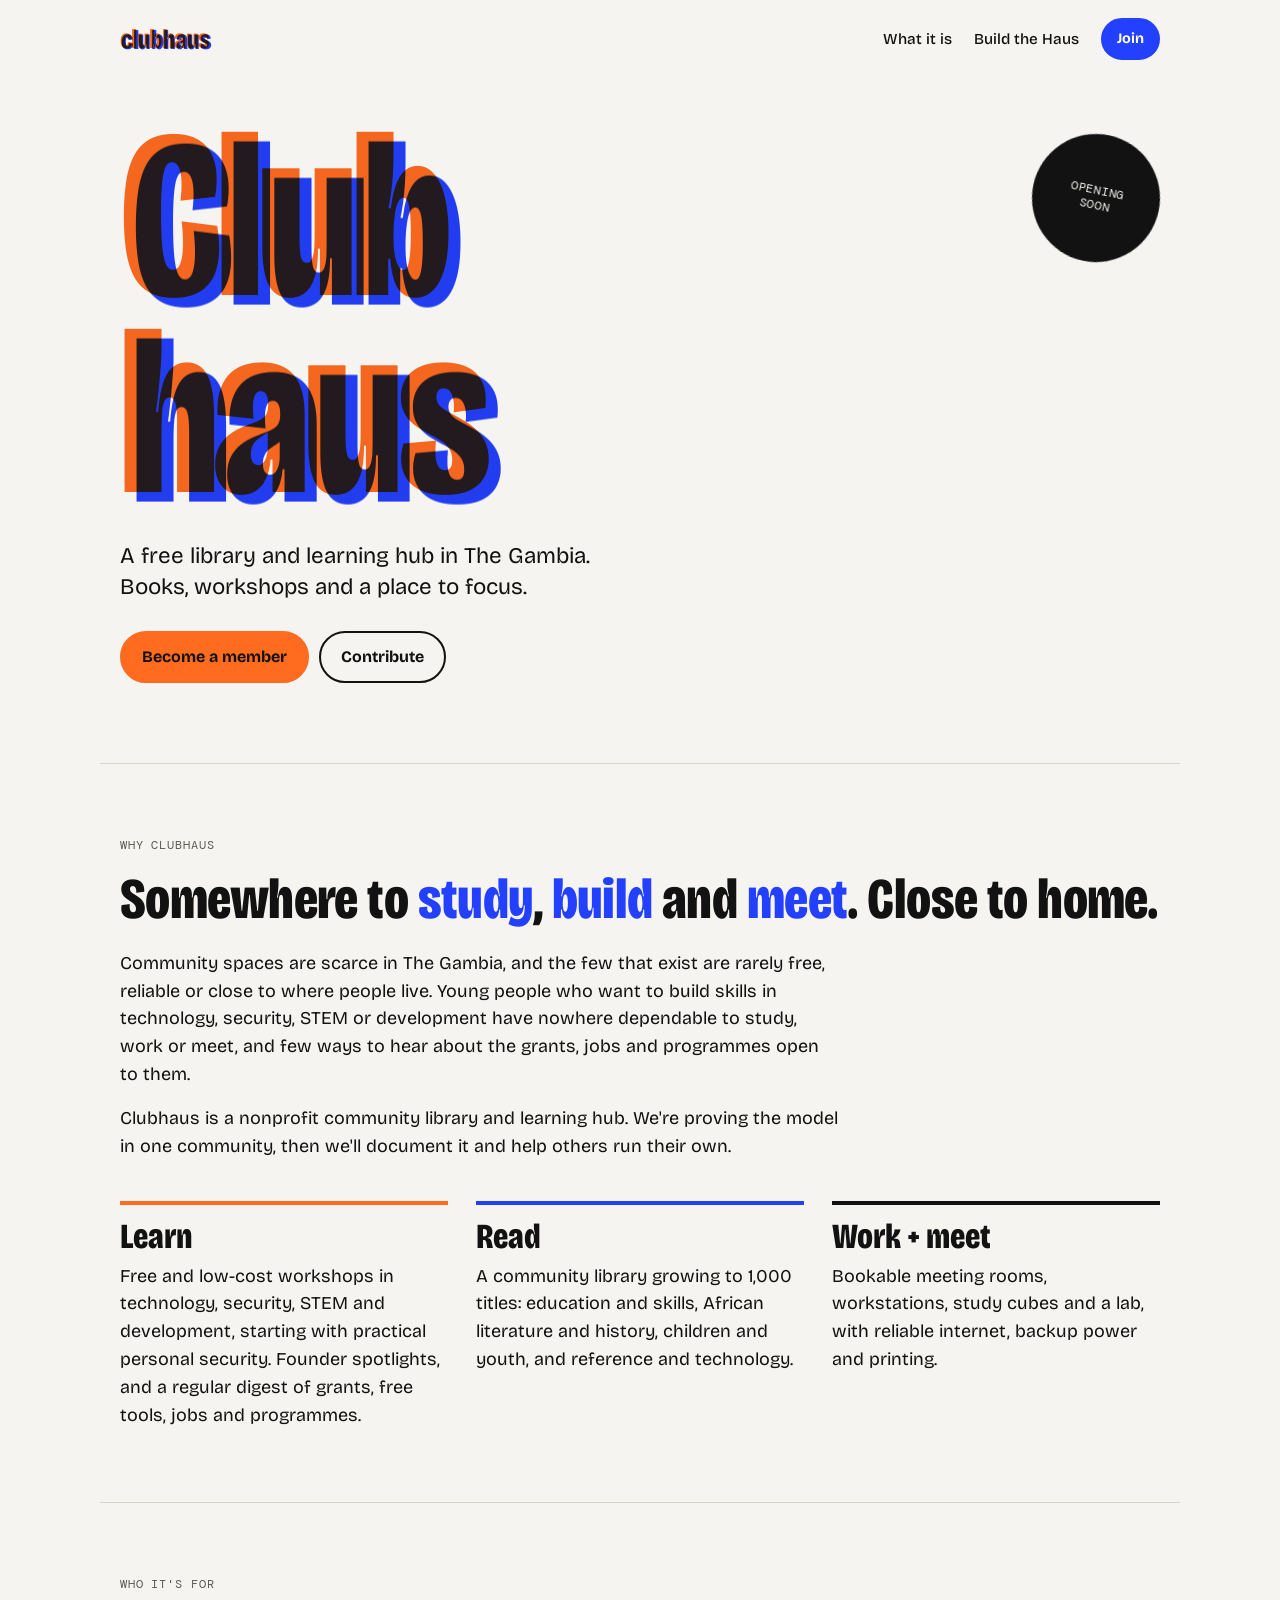
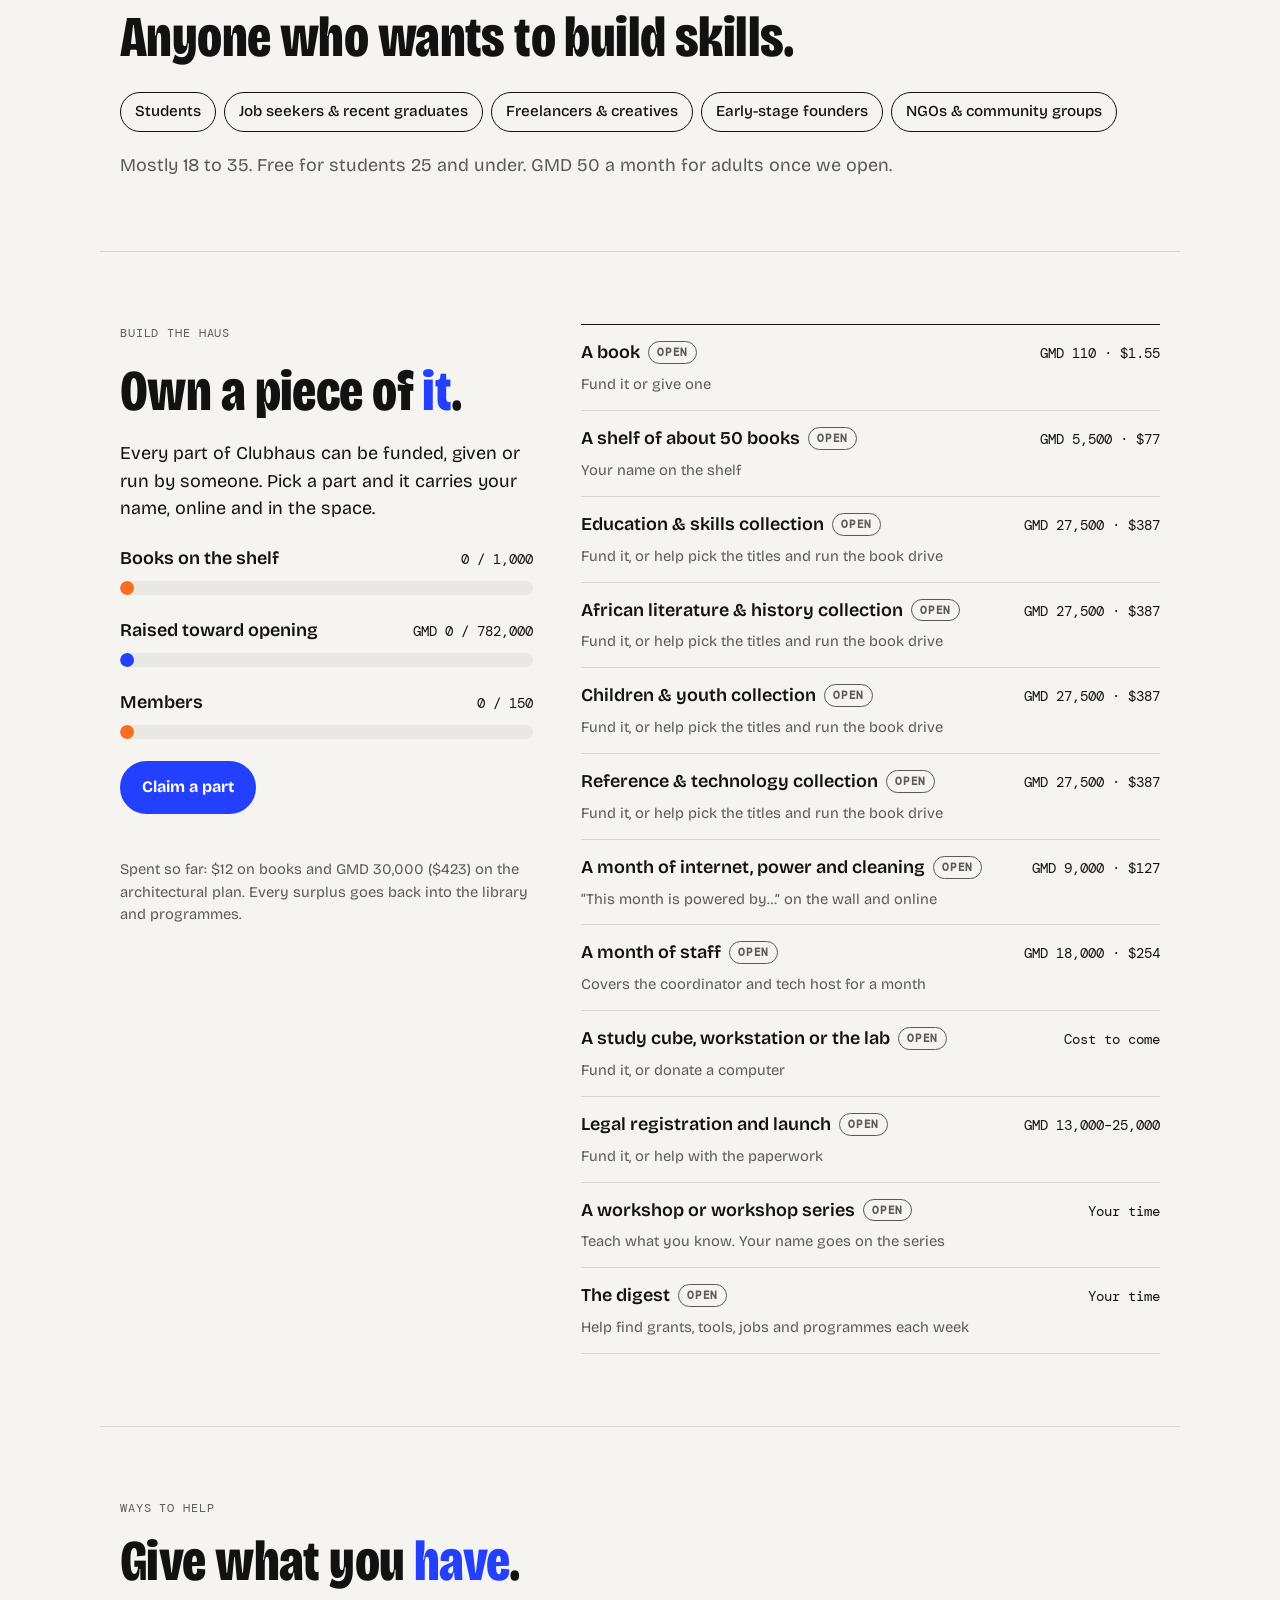
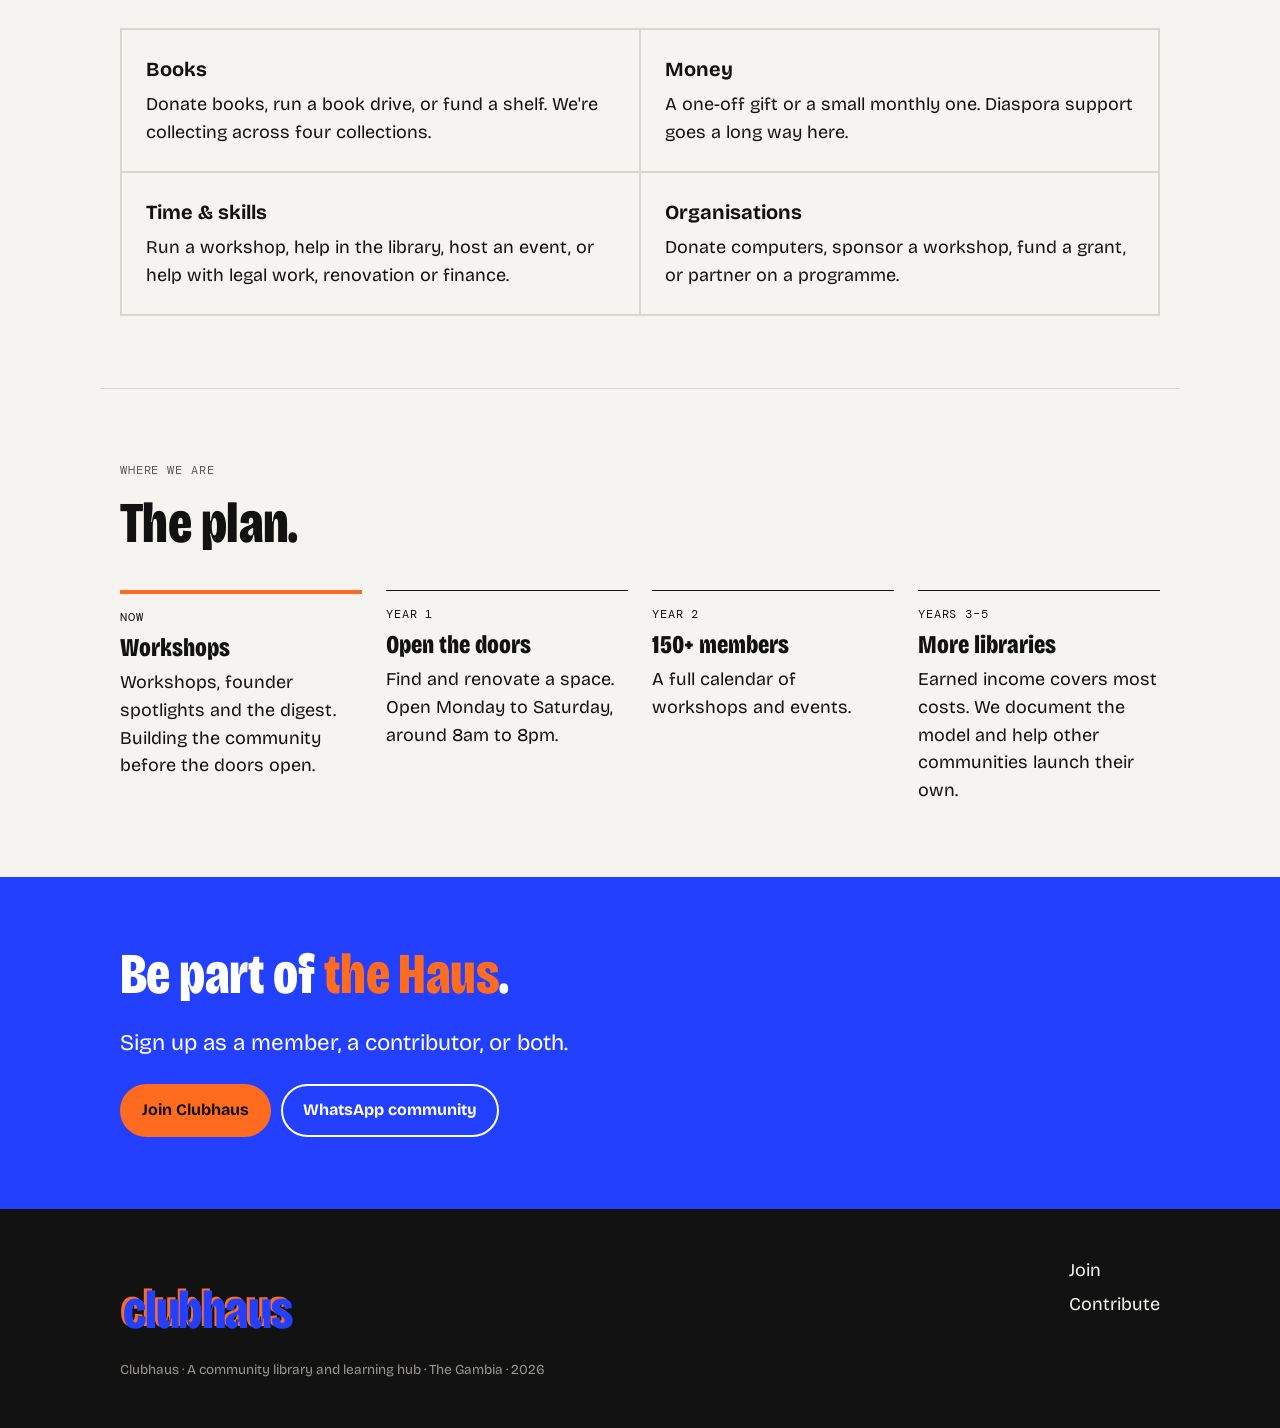
==== index.html @ 40200c94 "Build the Clubhaus site: home and join pages Overprint direction in blue and orange. Progress bars, " ====
<!doctype html>
<html lang="en">
<head>
<meta charset="utf-8">
<meta name="viewport" content="width=device-width, initial-scale=1, viewport-fit=cover">
<title>Clubhaus · A free library and learning hub in The Gambia</title>
<meta name="description" content="Clubhaus is a nonprofit community library and learning hub in The Gambia. Books, workshops and a place to focus, free for students 25 and under.">
<meta property="og:title" content="Clubhaus">
<meta property="og:description" content="A free library and learning hub in The Gambia. Books, workshops and a place to focus.">
<meta property="og:type" content="website">
<meta name="theme-color" content="#F5F4F0">
<link rel="icon" href="favicon.svg" type="image/svg+xml">
<link rel="preconnect" href="https://fonts.googleapis.com">
<link rel="preconnect" href="https://fonts.gstatic.com" crossorigin>
<link rel="stylesheet" href="https://fonts.googleapis.com/css2?family=Bricolage+Grotesque:opsz,wdth,wght@12..96,75..100,400..800&family=DM+Mono:wght@400;500&display=swap">
<link rel="stylesheet" href="assets/style.css">
</head>
<body>

<header class="wrap nav">
  <a class="brand ov" href="./" aria-label="Clubhaus home"><span class="o1">clubhaus</span><span class="o2" aria-hidden="true">clubhaus</span></a>
  <nav aria-label="Main">
    <ul>
      <li class="hide-sm"><a class="link" href="#what">What it is</a></li>
      <li class="hide-sm"><a class="link" href="#build">Build the Haus</a></li>
      <li><a class="btn sm blue" href="join.html">Join</a></li>
    </ul>
  </nav>
</header>

<main>
  <section class="wrap hero">
    <h1 class="ov" aria-label="Clubhaus"><span class="o1">Club<br>haus</span><span class="o2" aria-hidden="true">Club<br>haus</span></h1>
    <div class="sticker">Opening<br>soon</div>
    <p class="lede">A free library and learning hub in The Gambia. Books, workshops and a place to focus.</p>
    <div class="btns">
      <a class="btn orange" href="join.html">Become a member</a>
      <a class="btn" href="join.html#contribute">Contribute</a>
    </div>
  </section>

  <section class="wrap" id="what">
    <span class="kicker mono">Why Clubhaus</span>
    <h2 class="h2">Somewhere to <em>study</em>, <em>build</em> and <em>meet</em>. Close to home.</h2>
    <div class="body" style="margin-top:24px;display:grid;gap:16px">
      <p>Community spaces are scarce in The Gambia, and the few that exist are rarely free, reliable or close to where people live. Young people who want to build skills in technology, security, STEM or development have nowhere dependable to study, work or meet, and few ways to hear about the grants, jobs and programmes open to them.</p>
      <p>Clubhaus is a nonprofit community library and learning hub. We're proving the model in one community, then we'll document it and help others run their own.</p>
    </div>
    <div class="offer">
      <div><h3>Learn</h3><p>Free and low-cost workshops in technology, security, STEM and development, starting with practical personal security. Founder spotlights, and a regular digest of grants, free tools, jobs and programmes.</p></div>
      <div><h3>Read</h3><p>A community library growing to 1,000 titles: education and skills, African literature and history, children and youth, and reference and technology.</p></div>
      <div><h3>Work + meet</h3><p>Bookable meeting rooms, workstations, study cubes and a lab, with reliable internet, backup power and printing.</p></div>
    </div>
  </section>

  <section class="wrap">
    <span class="kicker mono">Who it's for</span>
    <h2 class="h2">Anyone who wants to build skills.</h2>
    <div class="chips">
      <span class="chip">Students</span>
      <span class="chip">Job seekers &amp; recent graduates</span>
      <span class="chip">Freelancers &amp; creatives</span>
      <span class="chip">Early-stage founders</span>
      <span class="chip">NGOs &amp; community groups</span>
    </div>
    <p class="muted" style="margin-top:20px">Mostly 18 to 35. Free for students 25 and under. GMD 50 a month for adults once we open.</p>
  </section>

  <section class="wrap" id="build">
    <div class="split">
      <div style="display:grid;gap:22px">
        <span class="kicker mono" style="margin:0">Build the Haus</span>
        <h2 class="h2">Own a piece of <em>it</em>.</h2>
        <p class="body">Every part of Clubhaus can be funded, given or run by someone. Pick a part and it carries your name, online and in the space.</p>
        <div class="bars" id="progress" aria-live="polite"></div>
        <div class="btns"><a class="btn blue" href="join.html#contribute">Claim a part</a></div>
        <p class="note">Spent so far: $12 on books and GMD 30,000 ($423) on the architectural plan. Every surplus goes back into the library and programmes.</p>
      </div>
      <ul class="parts" id="parts">
        <li><span class="name">Loading parts…</span></li>
      </ul>
    </div>
  </section>

  <section class="wrap">
    <span class="kicker mono">Ways to help</span>
    <h2 class="h2">Give what you <em>have</em>.</h2>
    <div class="ways">
      <div><h3>Books</h3><p>Donate books, run a book drive, or fund a shelf. We're collecting across four collections.</p></div>
      <div><h3>Money</h3><p>A one-off gift or a small monthly one. Diaspora support goes a long way here.</p></div>
      <div><h3>Time &amp; skills</h3><p>Run a workshop, help in the library, host an event, or help with legal work, renovation or finance.</p></div>
      <div><h3>Organisations</h3><p>Donate computers, sponsor a workshop, fund a grant, or partner on a programme.</p></div>
    </div>
  </section>

  <section class="wrap">
    <span class="kicker mono">Where we are</span>
    <h2 class="h2">The plan.</h2>
    <ol class="road">
      <li class="now"><span class="mono">Now</span><b>Workshops</b><p>Workshops, founder spotlights and the digest. Building the community before the doors open.</p></li>
      <li><span class="mono">Year 1</span><b>Open the doors</b><p>Find and renovate a space. Open Monday to Saturday, around 8am to 8pm.</p></li>
      <li><span class="mono">Year 2</span><b>150+ members</b><p>A full calendar of workshops and events.</p></li>
      <li><span class="mono">Years 3–5</span><b>More libraries</b><p>Earned income covers most costs. We document the model and help other communities launch their own.</p></li>
    </ol>
  </section>

  <section class="band">
    <div class="wrap" style="display:grid;gap:26px">
      <h2 class="h2">Be part of <em>the Haus</em>.</h2>
      <p class="lede">Sign up as a member, a contributor, or both.</p>
      <div class="btns">
        <a class="btn orange" href="join.html">Join Clubhaus</a>
        <a class="btn" data-whatsapp hidden href="#" target="_blank" rel="noopener">WhatsApp community</a>
      </div>
    </div>
  </section>
</main>

<footer>
  <div class="wrap">
    <div class="cols">
      <span class="ov" aria-label="Clubhaus"><span class="o1">clubhaus</span><span class="o2" aria-hidden="true">clubhaus</span></span>
      <ul>
        <li><a href="join.html">Join</a></li>
        <li><a href="join.html#contribute">Contribute</a></li>
        <li><a data-whatsapp hidden href="#" target="_blank" rel="noopener">WhatsApp</a></li>
        <li><a data-email data-show hidden href="#">Email</a></li>
      </ul>
    </div>
    <p class="small">Clubhaus · A community library and learning hub · The Gambia · <span id="year">2026</span></p>
  </div>
</footer>

<script src="assets/site.js"></script>
</body>
</html>
---- assets/style.css ----
/* Clubhaus — Overprint, minimal.
   Two inks (blue + orange) printed slightly off-register, on paper. Everything else stays quiet. */
:root{
  --paper:#F5F4F0;
  --paper-2:#EAE8E2;
  --ink:#121212;
  --muted:#5C5A55;
  --line:#D9D6CF;
  --blue:#2340FF;
  --orange:#FF6B1F;

  --f-display:"Bricolage Grotesque","Arial Narrow",system-ui,sans-serif;
  --f-body:"Bricolage Grotesque",system-ui,-apple-system,"Segoe UI",sans-serif;
  --f-mono:"DM Mono",ui-monospace,Menlo,Consolas,monospace;

  --max:1080px;
  --gutter:max(20px,env(safe-area-inset-left,0px));
  color-scheme:light;
}

*{box-sizing:border-box}
html{-webkit-text-size-adjust:100%;scroll-behavior:smooth}
@media (prefers-reduced-motion:reduce){html{scroll-behavior:auto}}
body{margin:0;background:var(--paper);color:var(--ink);font-family:var(--f-body);font-size:18px;line-height:1.55;font-optical-sizing:auto}
img,svg{max-width:100%}
a{color:inherit}
p{margin:0}
h1,h2,h3{margin:0;text-wrap:balance}
:focus-visible{outline:3px solid var(--blue);outline-offset:3px}
.sr{position:absolute;width:1px;height:1px;overflow:hidden;clip:rect(0 0 0 0);white-space:nowrap}

.wrap{max-width:var(--max);margin:0 auto;padding-left:var(--gutter);padding-right:max(20px,env(safe-area-inset-right,0px))}
.mono{font-family:var(--f-mono);font-size:.78rem;letter-spacing:.07em;text-transform:uppercase}
.muted{color:var(--muted)}

/* ---- overprint: the one bold move ---- */
.ov{position:relative;display:inline-block;font-family:var(--f-display);font-weight:800;font-variation-settings:"wdth" 75;font-stretch:75%;line-height:.82;letter-spacing:-.02em}
.ov > span{display:block;mix-blend-mode:multiply}
.ov .o1{color:var(--orange)}
.ov .o2{position:absolute;inset:0;color:var(--blue);transform:translate(.05em,.04em)}
@media (prefers-reduced-motion:no-preference){
  .hero .ov .o2{animation:register 1.1s cubic-bezier(.2,.7,.2,1) both .15s}
  @keyframes register{from{transform:translate(0,0)}to{transform:translate(.05em,.04em)}}
}

/* ---- nav ---- */
.nav{display:flex;align-items:center;justify-content:space-between;gap:16px;padding-block:18px}
.nav .brand{text-decoration:none;font-size:1.7rem}
.nav ul{list-style:none;margin:0;padding:0;display:flex;gap:22px;align-items:center}
.nav a.link{text-decoration:none;font-size:.95rem;font-weight:500}
.nav a.link:hover{color:var(--blue)}
@media (max-width:620px){.nav .hide-sm{display:none}}

/* ---- buttons ---- */
.btns{display:flex;flex-wrap:wrap;gap:10px}
.btn{display:inline-flex;align-items:center;gap:8px;font-family:var(--f-body);font-weight:700;font-size:1rem;padding:12px 20px;border-radius:999px;border:2px solid var(--ink);text-decoration:none;color:var(--ink);background:transparent;cursor:pointer;transition:transform .15s}
.btn:hover{transform:translateY(-2px)}
.btn.blue{background:var(--blue);border-color:var(--blue);color:#fff}
.btn.orange{background:var(--orange);border-color:var(--orange);color:var(--ink)}
.btn.sm{padding:8px 14px;font-size:.9rem}

/* ---- sections ---- */
section{padding-block:72px}
section + section{border-top:1px solid var(--line)}
.kicker{display:block;margin-bottom:18px;color:var(--muted)}
.h2{font-family:var(--f-display);font-weight:800;font-variation-settings:"wdth" 75;font-stretch:75%;font-size:clamp(2.2rem,6vw,3.6rem);line-height:.9;letter-spacing:-.01em}
.h2 em{font-style:normal;color:var(--blue)}
.lede{font-size:clamp(1.15rem,2.4vw,1.4rem);line-height:1.4;max-width:34ch}
.body{max-width:60ch}

/* hero */
.hero{padding-block:40px 80px;position:relative}
.hero .ov{font-size:clamp(5.2rem,22vw,15rem)}
.hero .lede{margin-top:28px}
.hero .btns{margin-top:28px}
.sticker{position:absolute;right:var(--gutter);top:56px;width:clamp(86px,14vw,128px);aspect-ratio:1;border-radius:50%;background:var(--ink);color:var(--paper);display:grid;place-items:center;text-align:center;transform:rotate(12deg);font-family:var(--f-mono);font-size:clamp(.6rem,1.2vw,.75rem);letter-spacing:.06em;text-transform:uppercase;line-height:1.25;padding:10px}
@media (max-width:620px){.sticker{top:28px;width:84px}}

/* offer */
.offer{display:grid;grid-template-columns:repeat(3,minmax(0,1fr));gap:28px;margin-top:40px}
.offer h3{font-family:var(--f-display);font-weight:800;font-variation-settings:"wdth" 75;font-stretch:75%;font-size:2.2rem;line-height:.9;margin-bottom:10px}
.offer > div{border-top:4px solid var(--ink);padding-top:16px}
.offer > div:nth-child(1){border-color:var(--orange)}
.offer > div:nth-child(2){border-color:var(--blue)}
@media (max-width:760px){.offer{grid-template-columns:1fr}}

/* who */
.chips{display:flex;flex-wrap:wrap;gap:8px;margin-top:28px}
.chip{border:1.5px solid var(--ink);border-radius:999px;padding:7px 14px;font-size:.95rem;font-weight:500}

/* split layout */
.split{display:grid;grid-template-columns:minmax(0,5fr) minmax(0,7fr);gap:48px;align-items:start}
@media (max-width:820px){.split{grid-template-columns:1fr;gap:32px}}

/* progress */
.bars{display:grid;gap:22px}
.bar .top{display:flex;justify-content:space-between;gap:12px;align-items:baseline;flex-wrap:wrap;margin-bottom:8px}
.bar .top span:first-child{font-weight:600}
.bar .top span:last-child{font-family:var(--f-mono);font-size:.85rem;font-variant-numeric:tabular-nums}
.track{height:14px;border-radius:999px;background:var(--paper-2);overflow:hidden}
.fill{height:100%;border-radius:999px;background:var(--orange);min-width:14px}
.bar:nth-child(2) .fill{background:var(--blue)}

/* parts */
.parts{list-style:none;margin:0;padding:0;border-top:1.5px solid var(--ink)}
.parts li{display:grid;grid-template-columns:minmax(0,1fr) auto;gap:6px 16px;padding:14px 0;border-bottom:1px solid var(--line);align-items:baseline}
.parts .name{font-weight:600}
.parts .cost{font-family:var(--f-mono);font-size:.85rem;font-variant-numeric:tabular-nums;white-space:nowrap}
.parts .meta{grid-column:1/-1;font-size:.92rem;color:var(--muted)}
.status{display:inline-block;margin-left:8px;font-family:var(--f-mono);font-size:.68rem;letter-spacing:.06em;text-transform:uppercase;padding:2px 8px;border-radius:999px;vertical-align:2px}
.status.claimed{background:var(--blue);color:#fff}
.status.part{background:var(--orange);color:var(--ink)}
.status.open{border:1px solid var(--muted);color:var(--muted)}
.note{margin-top:22px;font-size:.92rem;color:var(--muted)}

/* ways */
.ways{display:grid;grid-template-columns:repeat(2,minmax(0,1fr));gap:2px;margin-top:40px;background:var(--line);border:2px solid var(--line)}
.ways > div{background:var(--paper);padding:24px}
.ways h3{font-size:1.25rem;font-weight:700;margin-bottom:6px}
@media (max-width:700px){.ways{grid-template-columns:1fr}}

/* roadmap */
.road{list-style:none;margin:40px 0 0;padding:0;display:grid;grid-template-columns:repeat(4,minmax(0,1fr));gap:24px}
.road li{border-top:1.5px solid var(--ink);padding-top:14px;display:grid;gap:8px;align-content:start}
.road li.now{border-top:4px solid var(--orange)}
.road b{font-family:var(--f-display);font-weight:800;font-variation-settings:"wdth" 75;font-stretch:75%;font-size:1.6rem;line-height:1}
@media (max-width:820px){.road{grid-template-columns:repeat(2,minmax(0,1fr))}}
@media (max-width:460px){.road{grid-template-columns:1fr}}

/* cta band */
.band{background:var(--blue);color:#fff;border-top:0 !important}
.band .h2 em{color:var(--orange)}
.band .btn{border-color:#fff;color:#fff}
.band .btn.orange{border-color:var(--orange);color:var(--ink)}

/* footer */
footer{background:var(--ink);color:var(--paper);padding-block:48px}
footer .cols{display:flex;flex-wrap:wrap;justify-content:space-between;gap:28px;align-items:end}
footer .ov{font-size:3.4rem}
footer .ov .o1{color:var(--orange)}
footer .ov > span{mix-blend-mode:normal}
footer .ov .o2{color:var(--blue)}
footer ul{list-style:none;margin:0;padding:0;display:grid;gap:6px}
footer a{text-decoration:none}
footer a:hover{color:var(--orange)}
footer .small{margin-top:28px;color:#9A978F;font-size:.85rem}

/* ---- join page ---- */
.paths{display:grid;grid-template-columns:repeat(2,minmax(0,1fr));gap:20px;margin-top:40px}
.path{border:2px solid var(--ink);border-radius:6px;padding:26px;display:grid;gap:14px;align-content:start}
.path.alt{background:var(--blue);border-color:var(--blue);color:#fff}
.path h2{font-family:var(--f-display);font-weight:800;font-variation-settings:"wdth" 75;font-stretch:75%;font-size:2.4rem;line-height:.9}
.path ul{margin:0;padding-left:1.1em;display:grid;gap:6px}
.path a{font-weight:600}
@media (max-width:760px){.paths{grid-template-columns:1fr}}

.formbox{margin-top:36px;max-width:720px}
.formbox .fallback{border:2px dashed var(--line);border-radius:6px;padding:28px;display:grid;gap:14px}
.formbox iframe{width:100%;border:0;min-height:520px}

.agree{max-width:720px;display:grid;gap:12px;margin-top:32px}
details{border:1.5px solid var(--ink);border-radius:6px;background:var(--paper)}
summary{cursor:pointer;padding:18px 22px;font-weight:700;font-size:1.1rem;list-style:none;display:flex;justify-content:space-between;gap:12px}
summary::-webkit-details-marker{display:none}
summary::after{content:"+";font-family:var(--f-mono);font-weight:500}
details[open] summary::after{content:"–"}
.doc{padding:0 22px 22px;font-size:1rem;display:grid;gap:14px}
.doc h4{margin:10px 0 0;font-size:1rem}
.doc ul{margin:0;padding-left:1.1em;display:grid;gap:4px}
.doc .draft{font-family:var(--f-mono);font-size:.75rem;letter-spacing:.05em;text-transform:uppercase;background:var(--paper-2);padding:8px 10px;border-radius:4px}
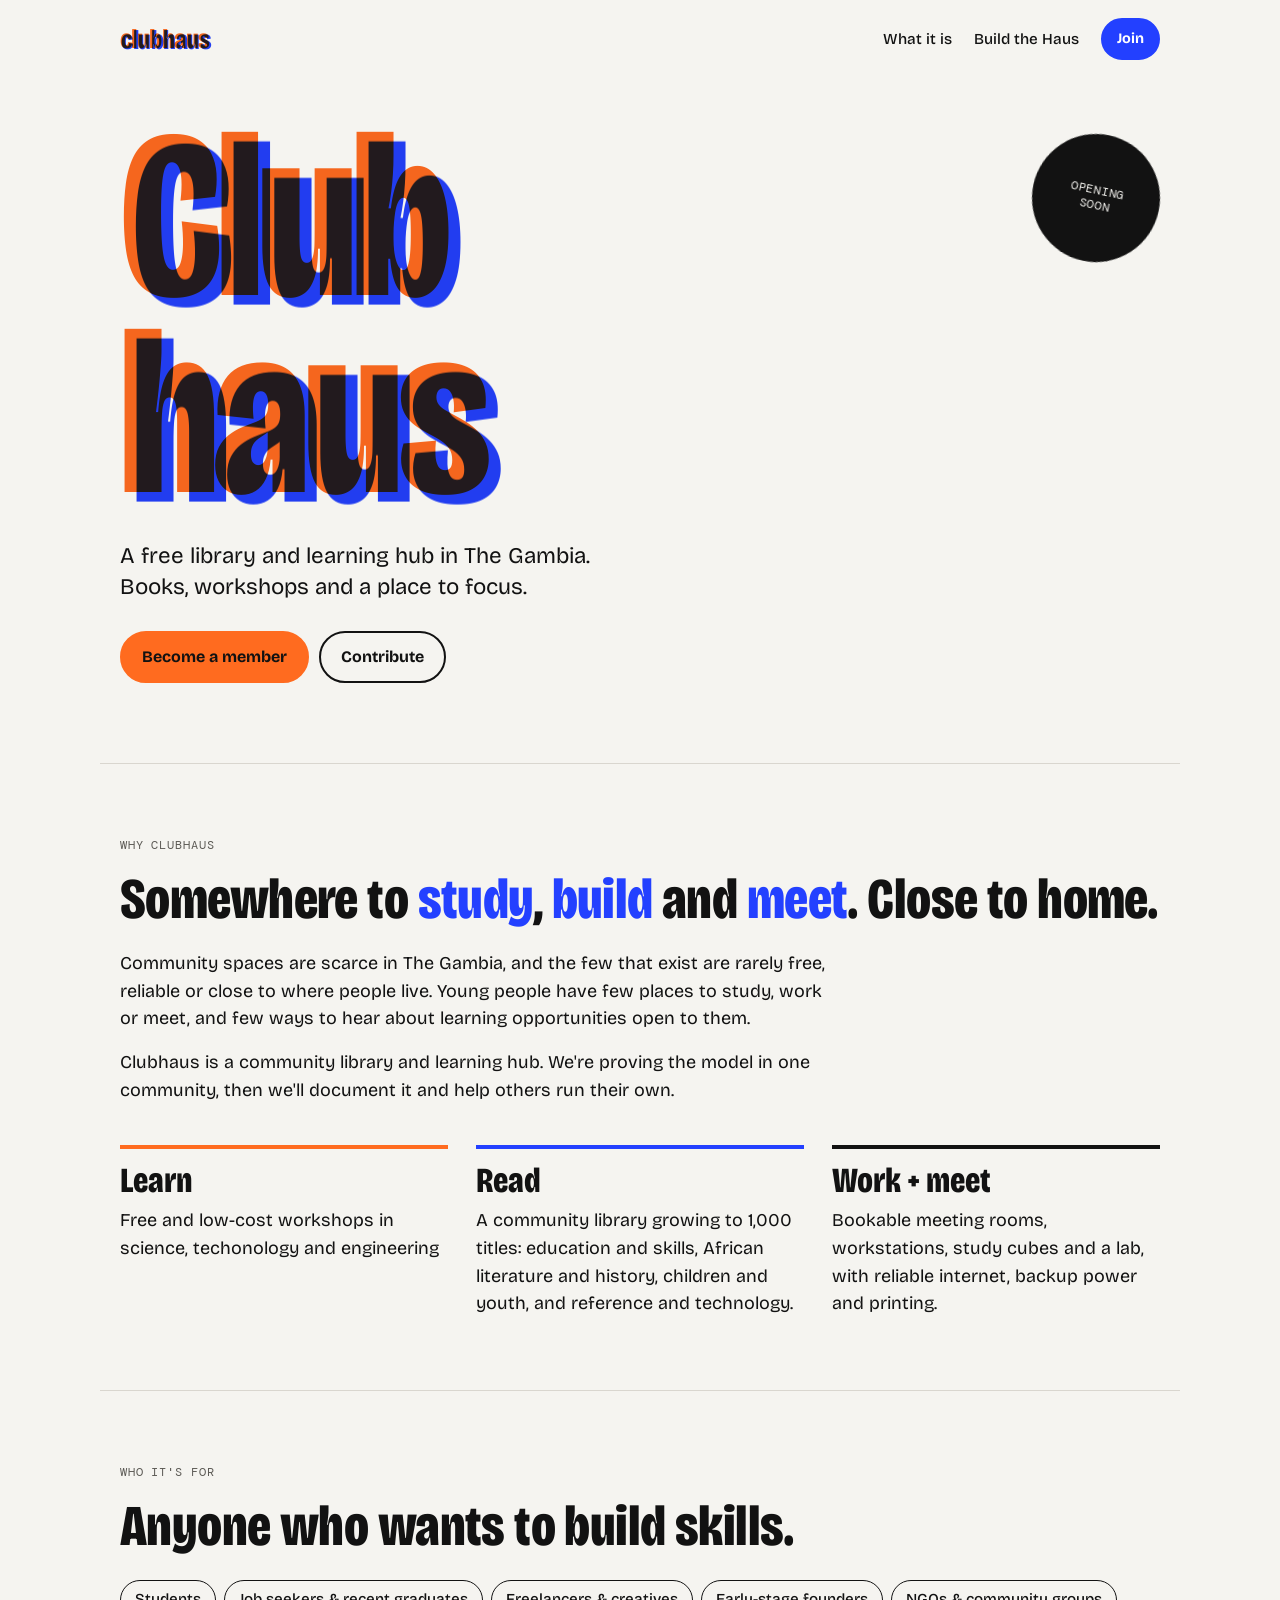
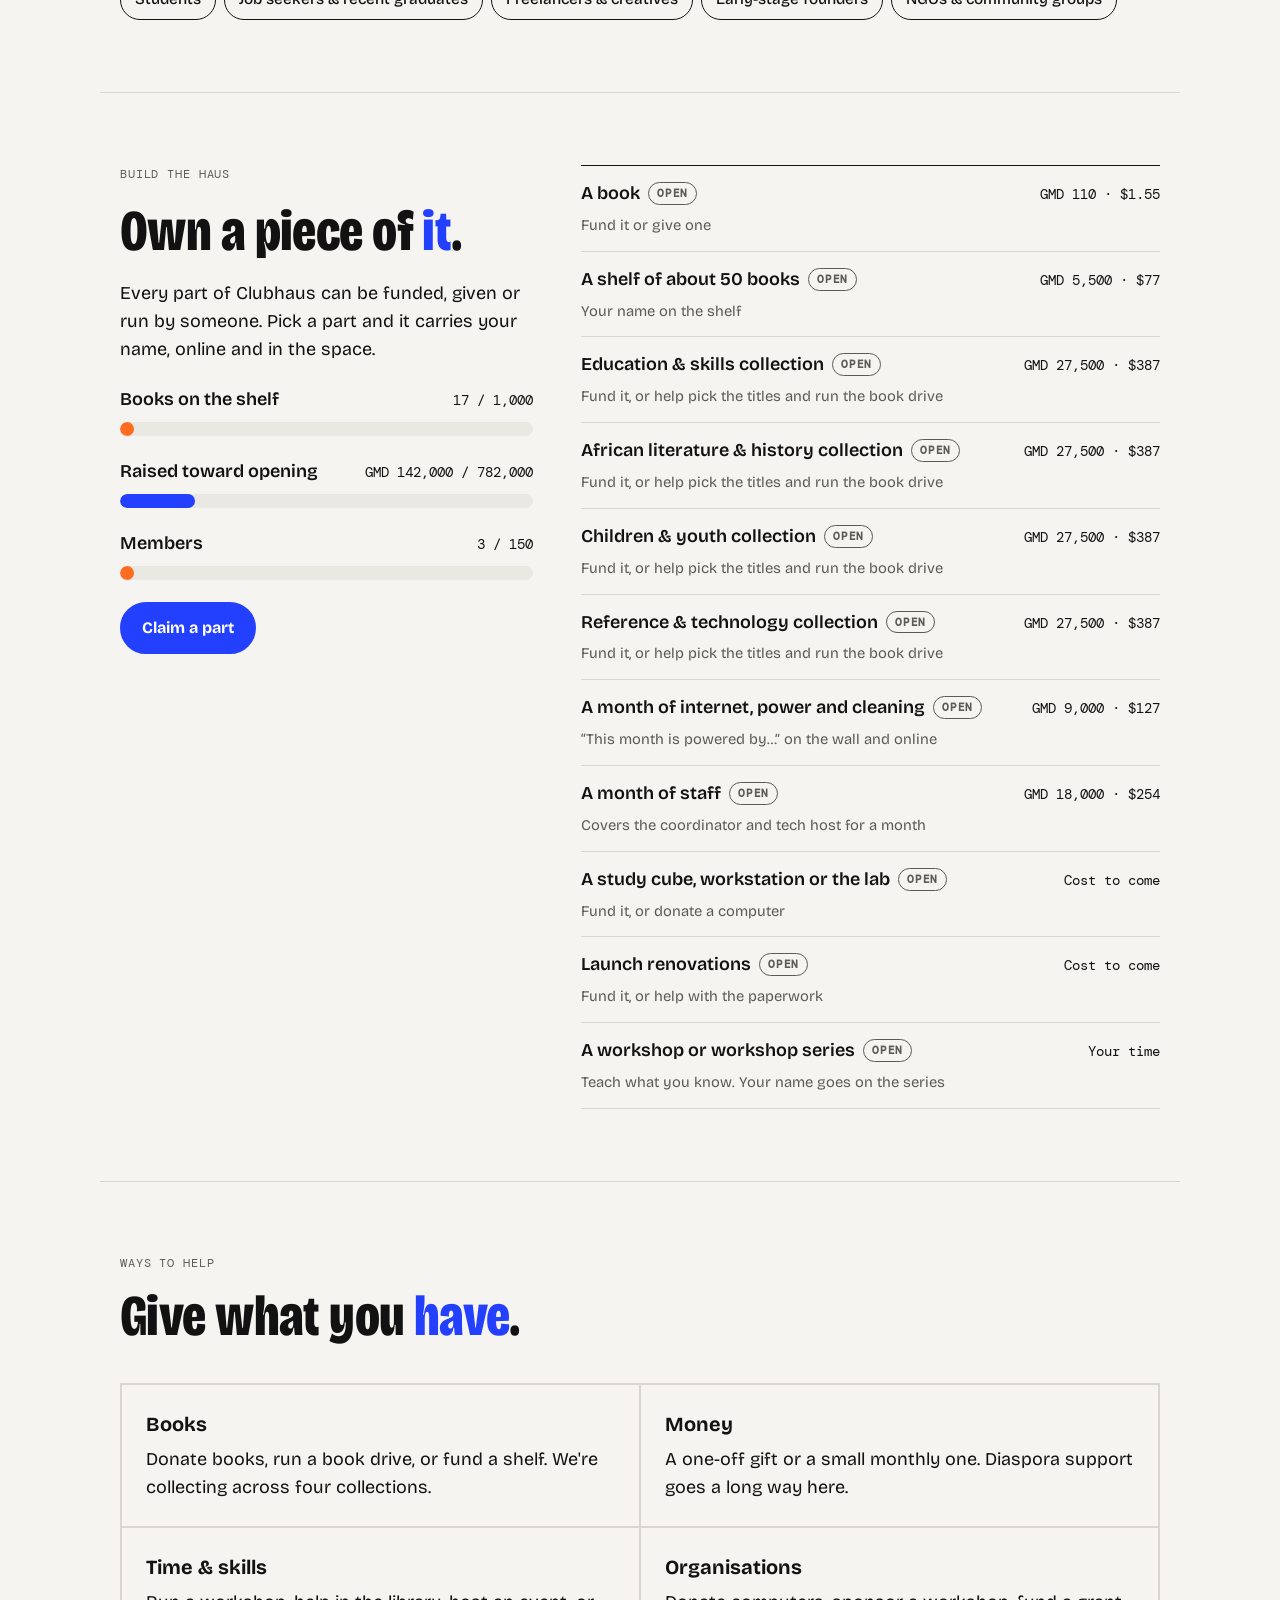
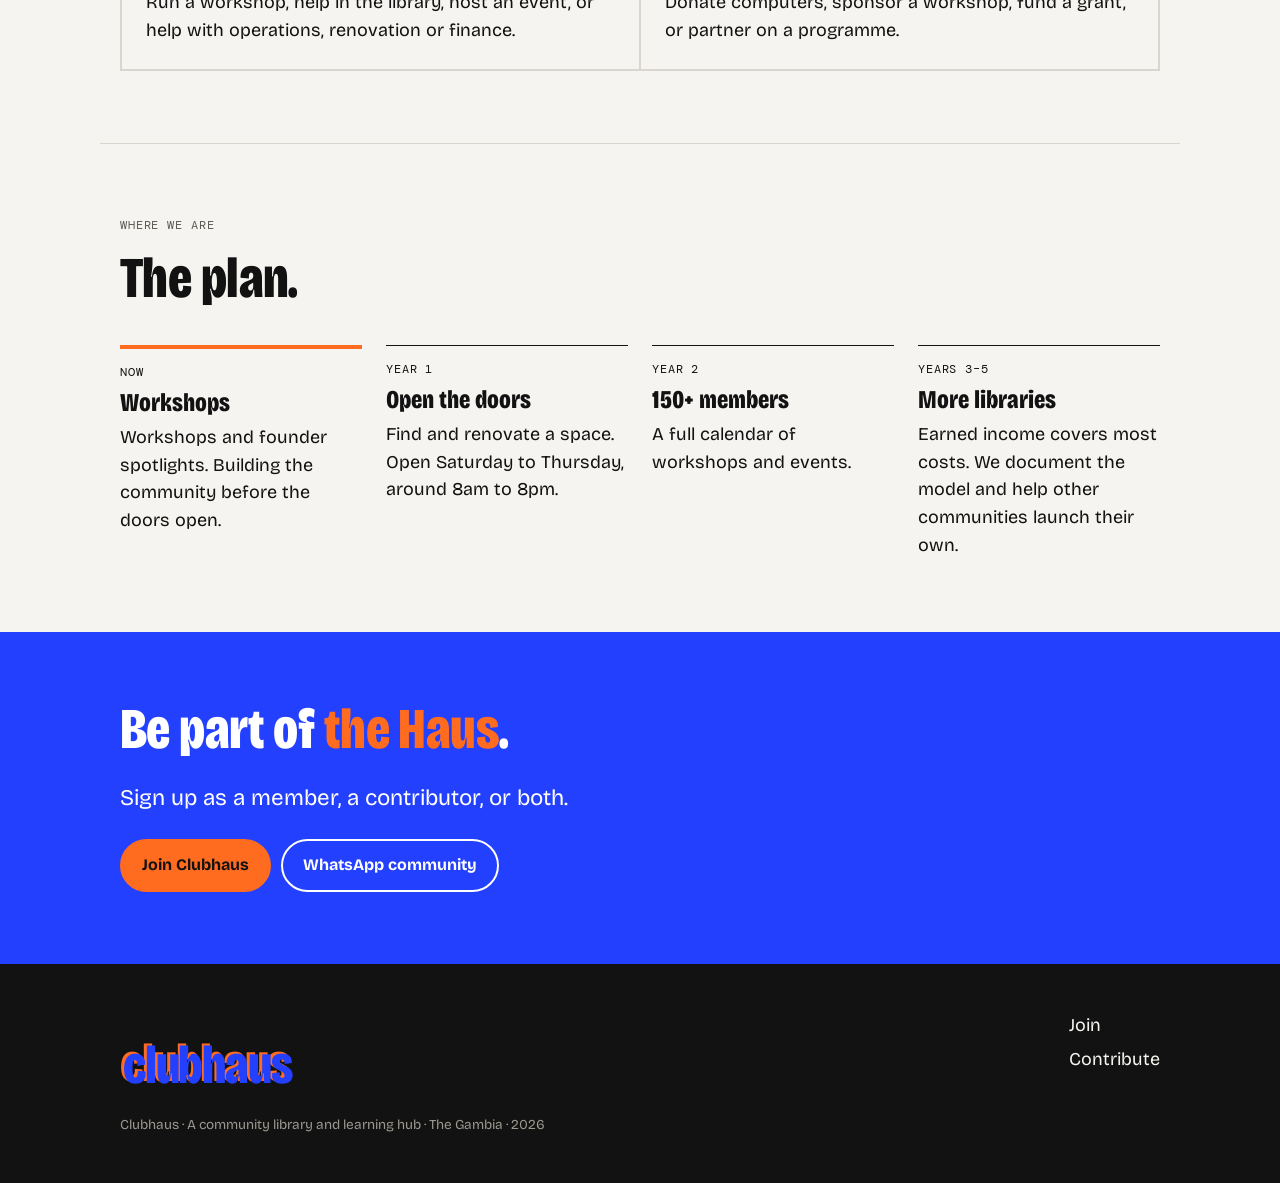
==== commit b6b0c083: "small updates to language" ====
--- a/index.html
+++ b/index.html
@@ -3,7 +3,7 @@
 <head>
 <meta charset="utf-8">
 <meta name="viewport" content="width=device-width, initial-scale=1, viewport-fit=cover">
-<title>Clubhaus · A free library and learning hub in The Gambia</title>
+<title>Clubhaus · library and learning hub in The Gambia</title>
 <meta name="description" content="Clubhaus is a nonprofit community library and learning hub in The Gambia. Books, workshops and a place to focus, free for students 25 and under.">
 <meta property="og:title" content="Clubhaus">
 <meta property="og:description" content="A free library and learning hub in The Gambia. Books, workshops and a place to focus.">
@@ -43,11 +43,11 @@
     <span class="kicker mono">Why Clubhaus</span>
     <h2 class="h2">Somewhere to <em>study</em>, <em>build</em> and <em>meet</em>. Close to home.</h2>
     <div class="body" style="margin-top:24px;display:grid;gap:16px">
-      <p>Community spaces are scarce in The Gambia, and the few that exist are rarely free, reliable or close to where people live. Young people who want to build skills in technology, security, STEM or development have nowhere dependable to study, work or meet, and few ways to hear about the grants, jobs and programmes open to them.</p>
-      <p>Clubhaus is a nonprofit community library and learning hub. We're proving the model in one community, then we'll document it and help others run their own.</p>
+      <p>Community spaces are scarce in The Gambia, and the few that exist are rarely free, reliable or close to where people live. Young people have few places to study, work or meet, and few ways to hear about learning opportunities open to them.</p>
+      <p>Clubhaus is a community library and learning hub. We're proving the model in one community, then we'll document it and help others run their own.</p>
     </div>
     <div class="offer">
-      <div><h3>Learn</h3><p>Free and low-cost workshops in technology, security, STEM and development, starting with practical personal security. Founder spotlights, and a regular digest of grants, free tools, jobs and programmes.</p></div>
+      <div><h3>Learn</h3><p>Free and low-cost workshops in science, techonology and engineering</p></div>
       <div><h3>Read</h3><p>A community library growing to 1,000 titles: education and skills, African literature and history, children and youth, and reference and technology.</p></div>
       <div><h3>Work + meet</h3><p>Bookable meeting rooms, workstations, study cubes and a lab, with reliable internet, backup power and printing.</p></div>
     </div>
@@ -63,7 +63,6 @@
       <span class="chip">Early-stage founders</span>
       <span class="chip">NGOs &amp; community groups</span>
     </div>
-    <p class="muted" style="margin-top:20px">Mostly 18 to 35. Free for students 25 and under. GMD 50 a month for adults once we open.</p>
   </section>
 
   <section class="wrap" id="build">
@@ -74,7 +73,6 @@
         <p class="body">Every part of Clubhaus can be funded, given or run by someone. Pick a part and it carries your name, online and in the space.</p>
         <div class="bars" id="progress" aria-live="polite"></div>
         <div class="btns"><a class="btn blue" href="join.html#contribute">Claim a part</a></div>
-        <p class="note">Spent so far: $12 on books and GMD 30,000 ($423) on the architectural plan. Every surplus goes back into the library and programmes.</p>
       </div>
       <ul class="parts" id="parts">
         <li><span class="name">Loading parts…</span></li>
@@ -88,7 +86,7 @@
     <div class="ways">
       <div><h3>Books</h3><p>Donate books, run a book drive, or fund a shelf. We're collecting across four collections.</p></div>
       <div><h3>Money</h3><p>A one-off gift or a small monthly one. Diaspora support goes a long way here.</p></div>
-      <div><h3>Time &amp; skills</h3><p>Run a workshop, help in the library, host an event, or help with legal work, renovation or finance.</p></div>
+      <div><h3>Time &amp; skills</h3><p>Run a workshop, help in the library, host an event, or help with operations, renovation or finance.</p></div>
       <div><h3>Organisations</h3><p>Donate computers, sponsor a workshop, fund a grant, or partner on a programme.</p></div>
     </div>
   </section>
@@ -97,8 +95,8 @@
     <span class="kicker mono">Where we are</span>
     <h2 class="h2">The plan.</h2>
     <ol class="road">
-      <li class="now"><span class="mono">Now</span><b>Workshops</b><p>Workshops, founder spotlights and the digest. Building the community before the doors open.</p></li>
-      <li><span class="mono">Year 1</span><b>Open the doors</b><p>Find and renovate a space. Open Monday to Saturday, around 8am to 8pm.</p></li>
+      <li class="now"><span class="mono">Now</span><b>Workshops</b><p>Workshops and founder spotlights. Building the community before the doors open.</p></li>
+      <li><span class="mono">Year 1</span><b>Open the doors</b><p>Find and renovate a space. Open Saturday to Thursday, around 8am to 8pm.</p></li>
       <li><span class="mono">Year 2</span><b>150+ members</b><p>A full calendar of workshops and events.</p></li>
       <li><span class="mono">Years 3–5</span><b>More libraries</b><p>Earned income covers most costs. We document the model and help other communities launch their own.</p></li>
     </ol>
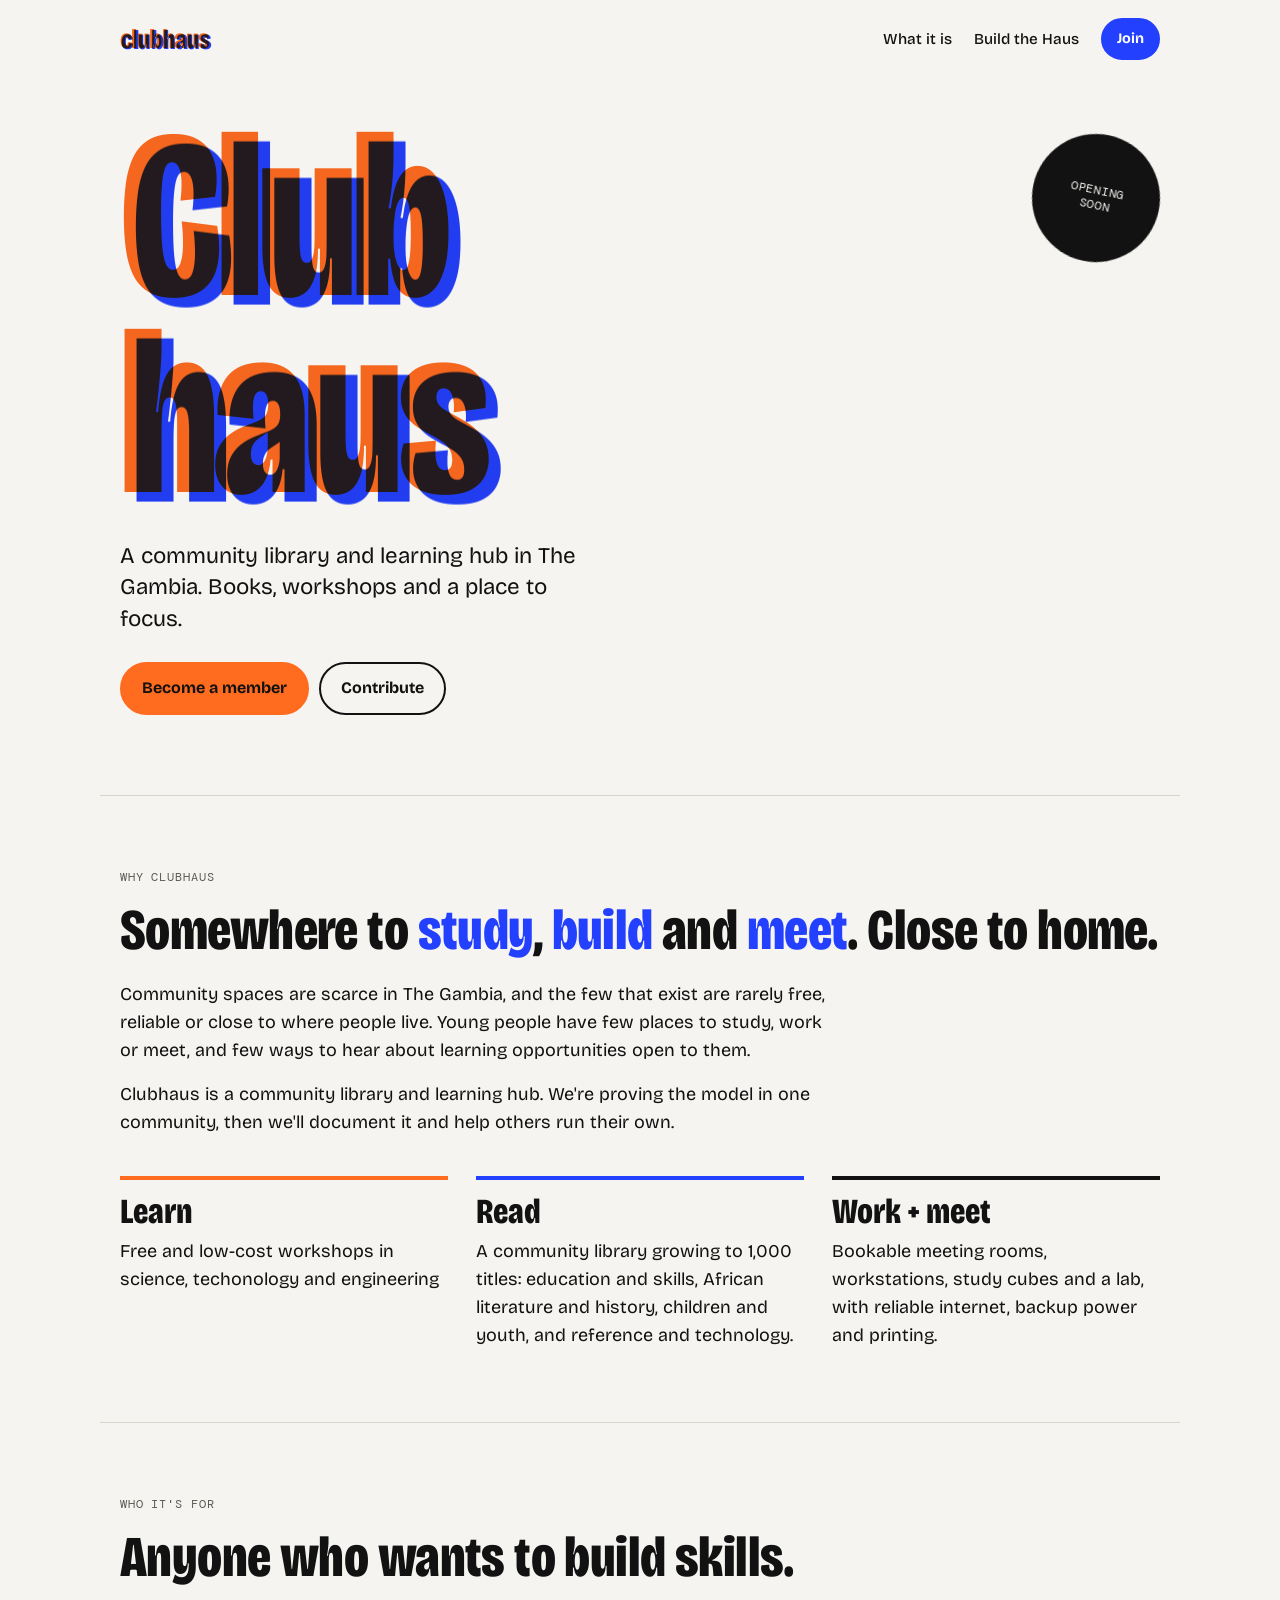
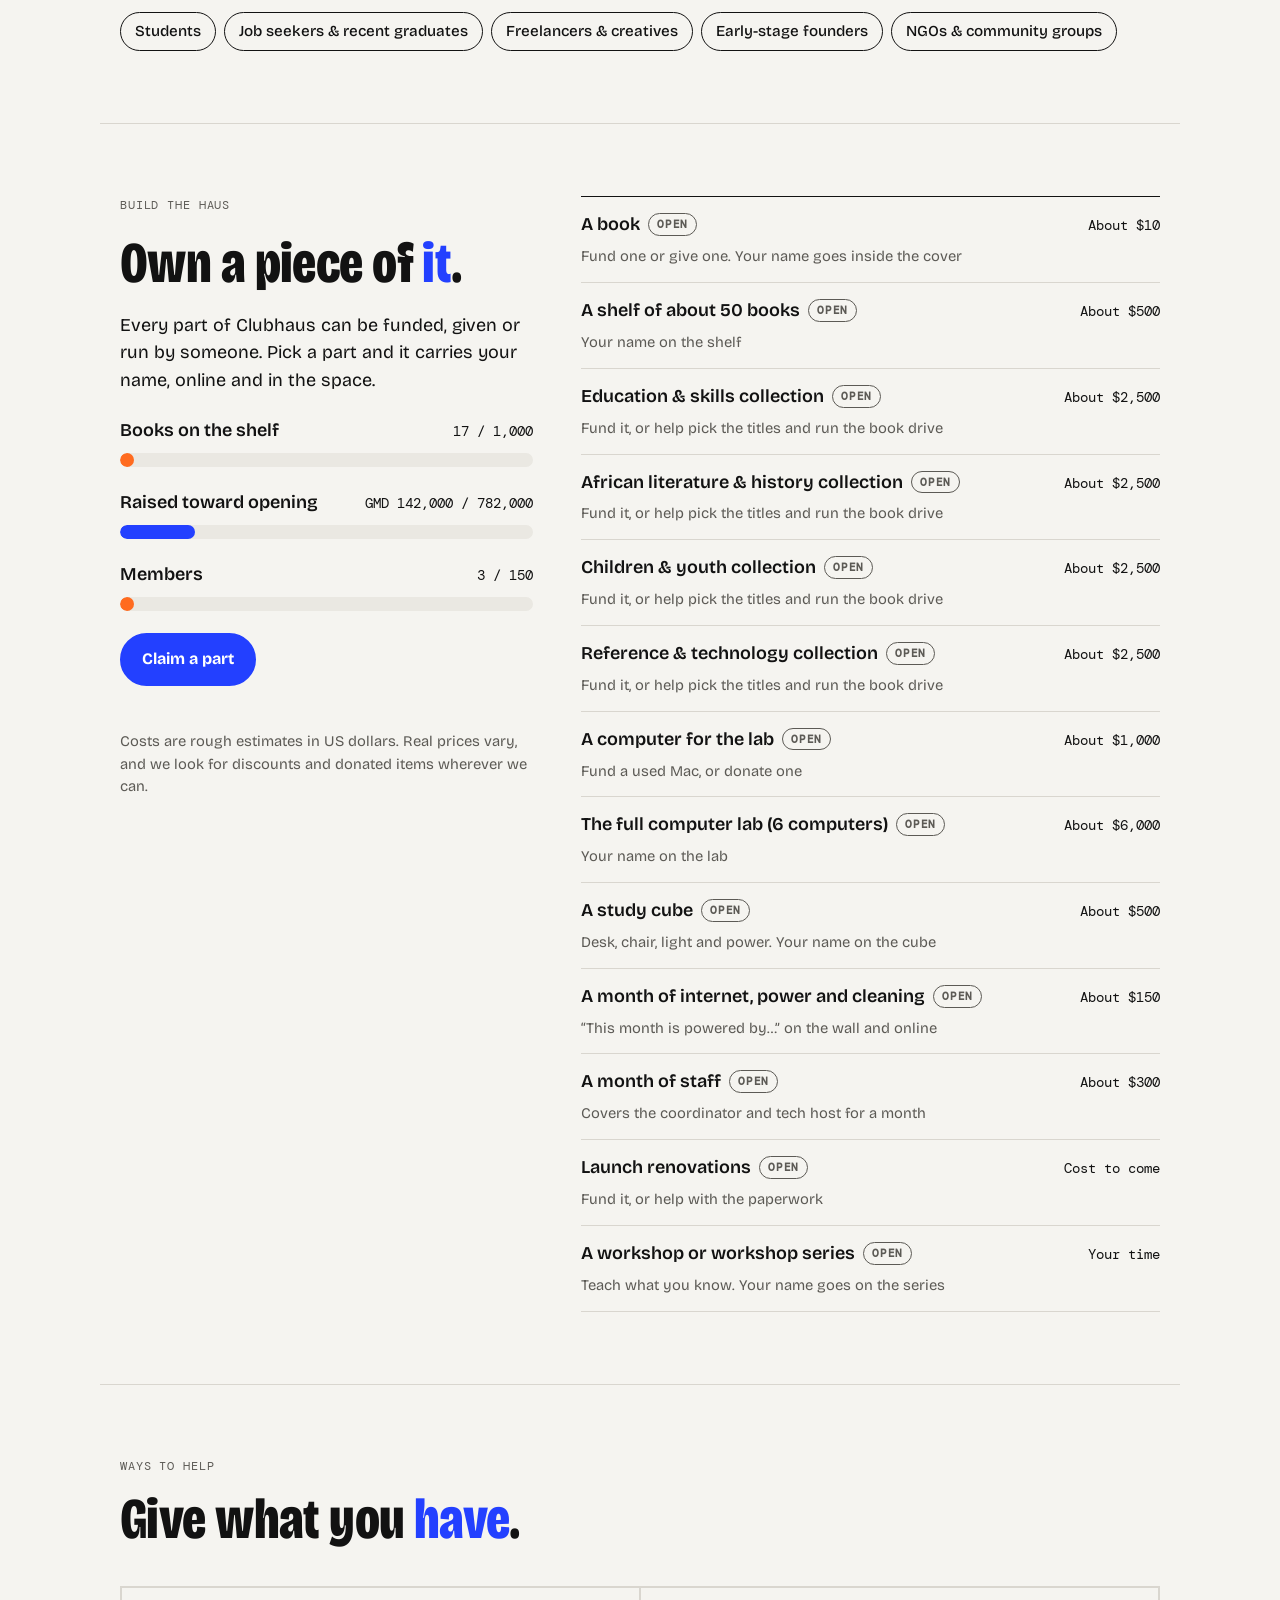
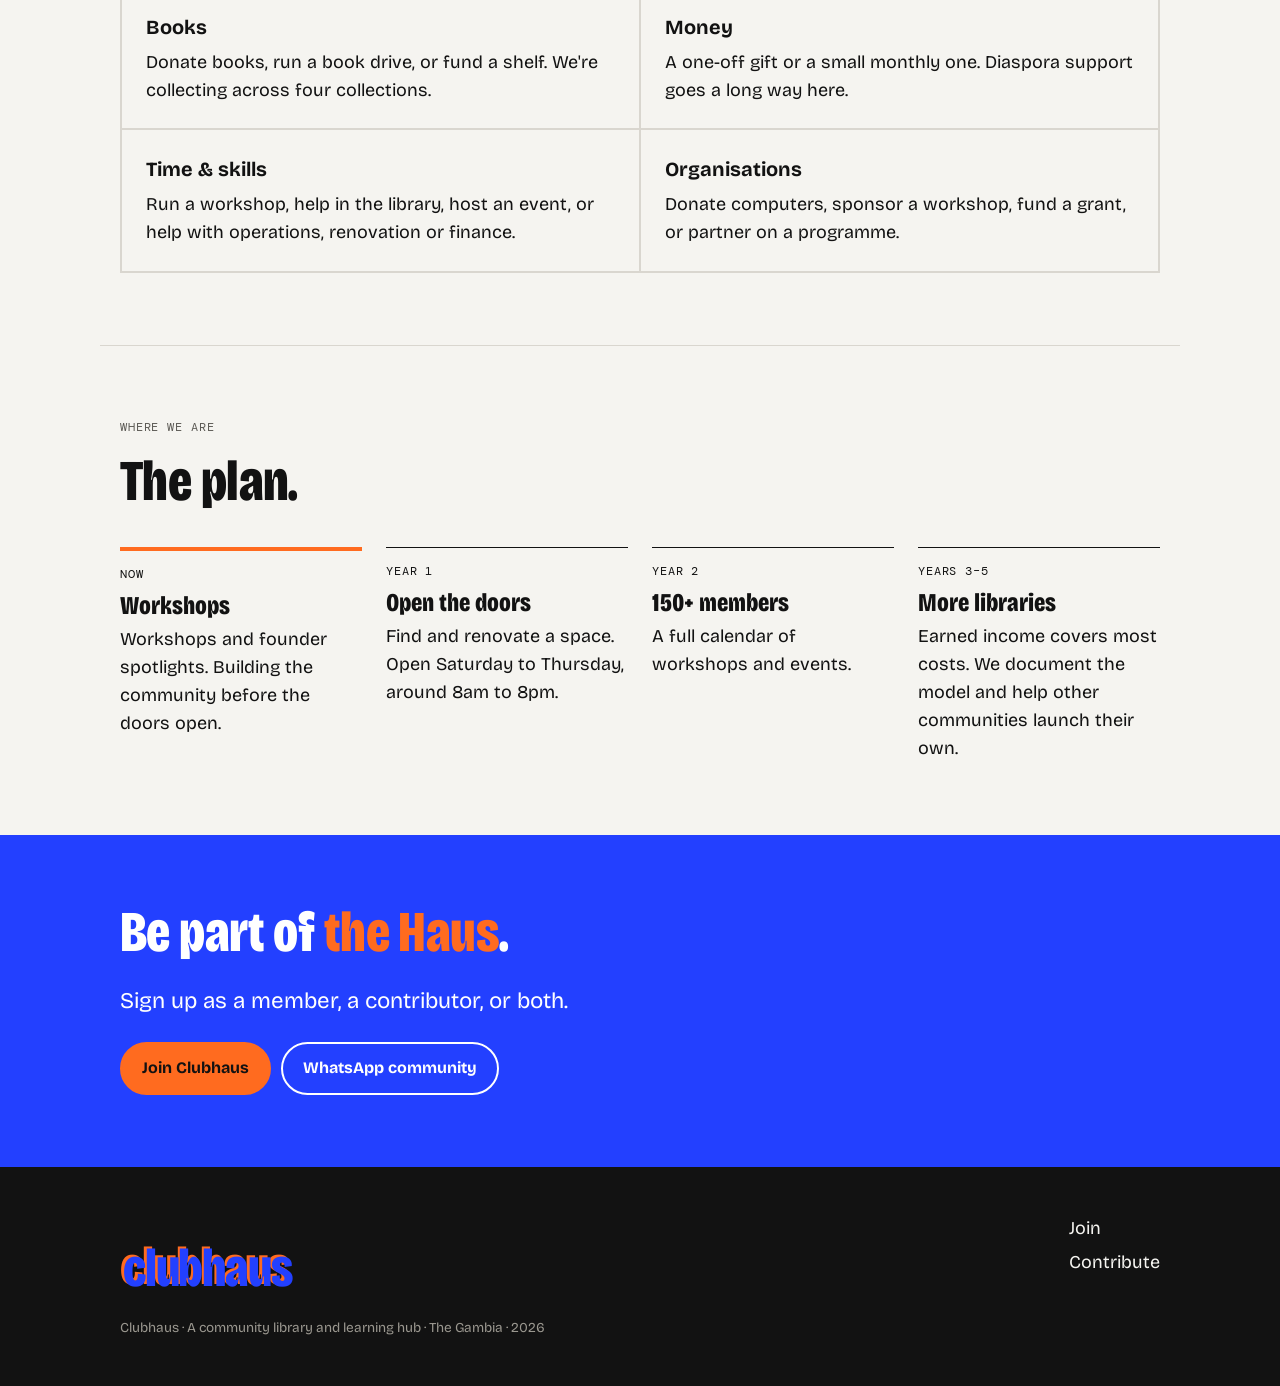
==== commit c92cb53a: "Use USD estimates for parts, drop nonprofit wording, expand Tally guide - Parts priced as rough USD " ====
--- a/index.html
+++ b/index.html
@@ -4,9 +4,9 @@
 <meta charset="utf-8">
 <meta name="viewport" content="width=device-width, initial-scale=1, viewport-fit=cover">
 <title>Clubhaus · library and learning hub in The Gambia</title>
-<meta name="description" content="Clubhaus is a nonprofit community library and learning hub in The Gambia. Books, workshops and a place to focus, free for students 25 and under.">
+<meta name="description" content="Clubhaus is a community library and learning hub in The Gambia. Books, workshops and a place to focus.">
 <meta property="og:title" content="Clubhaus">
-<meta property="og:description" content="A free library and learning hub in The Gambia. Books, workshops and a place to focus.">
+<meta property="og:description" content="A library and learning hub in The Gambia. Books, workshops and a place to focus.">
 <meta property="og:type" content="website">
 <meta name="theme-color" content="#F5F4F0">
 <link rel="icon" href="favicon.svg" type="image/svg+xml">
@@ -32,7 +32,7 @@
   <section class="wrap hero">
     <h1 class="ov" aria-label="Clubhaus"><span class="o1">Club<br>haus</span><span class="o2" aria-hidden="true">Club<br>haus</span></h1>
     <div class="sticker">Opening<br>soon</div>
-    <p class="lede">A free library and learning hub in The Gambia. Books, workshops and a place to focus.</p>
+    <p class="lede">A community library and learning hub in The Gambia. Books, workshops and a place to focus.</p>
     <div class="btns">
       <a class="btn orange" href="join.html">Become a member</a>
       <a class="btn" href="join.html#contribute">Contribute</a>
@@ -73,6 +73,7 @@
         <p class="body">Every part of Clubhaus can be funded, given or run by someone. Pick a part and it carries your name, online and in the space.</p>
         <div class="bars" id="progress" aria-live="polite"></div>
         <div class="btns"><a class="btn blue" href="join.html#contribute">Claim a part</a></div>
+        <p class="note">Costs are rough estimates in US dollars. Real prices vary, and we look for discounts and donated items wherever we can.</p>
       </div>
       <ul class="parts" id="parts">
         <li><span class="name">Loading parts…</span></li>
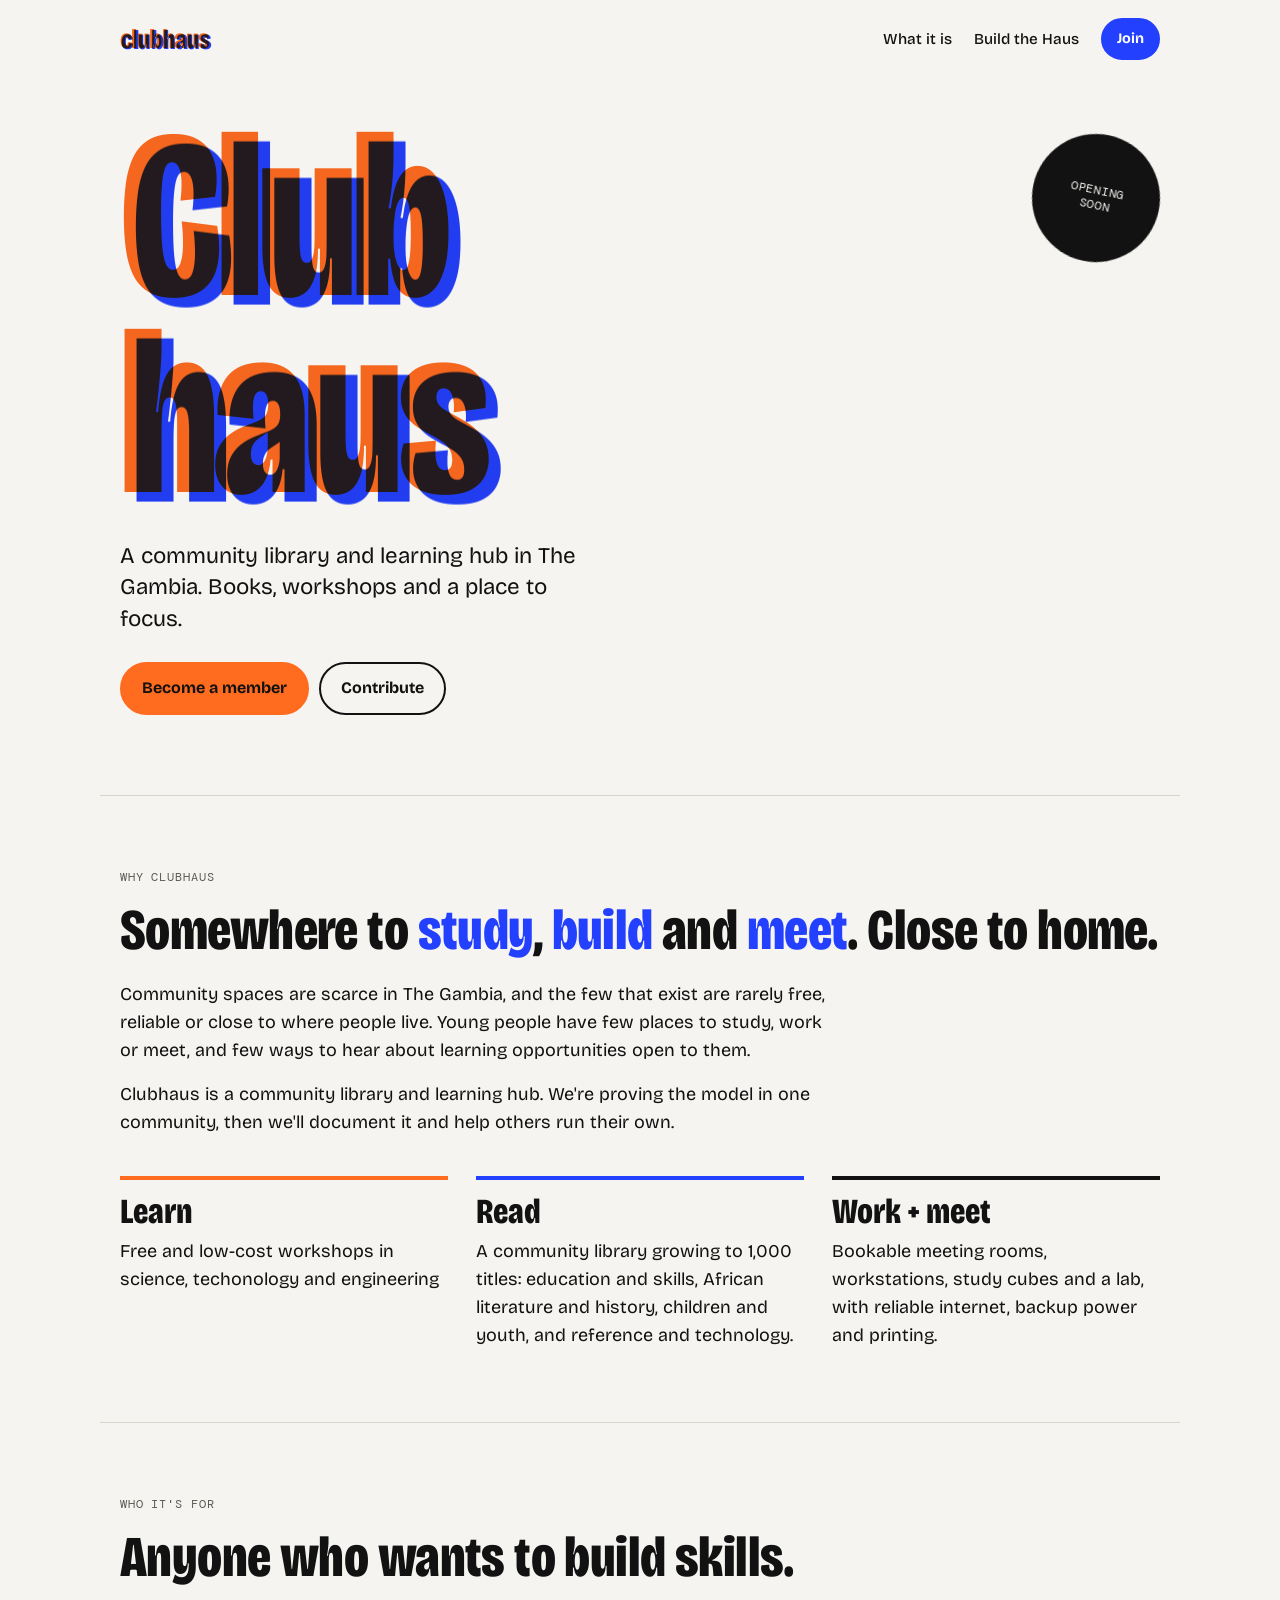
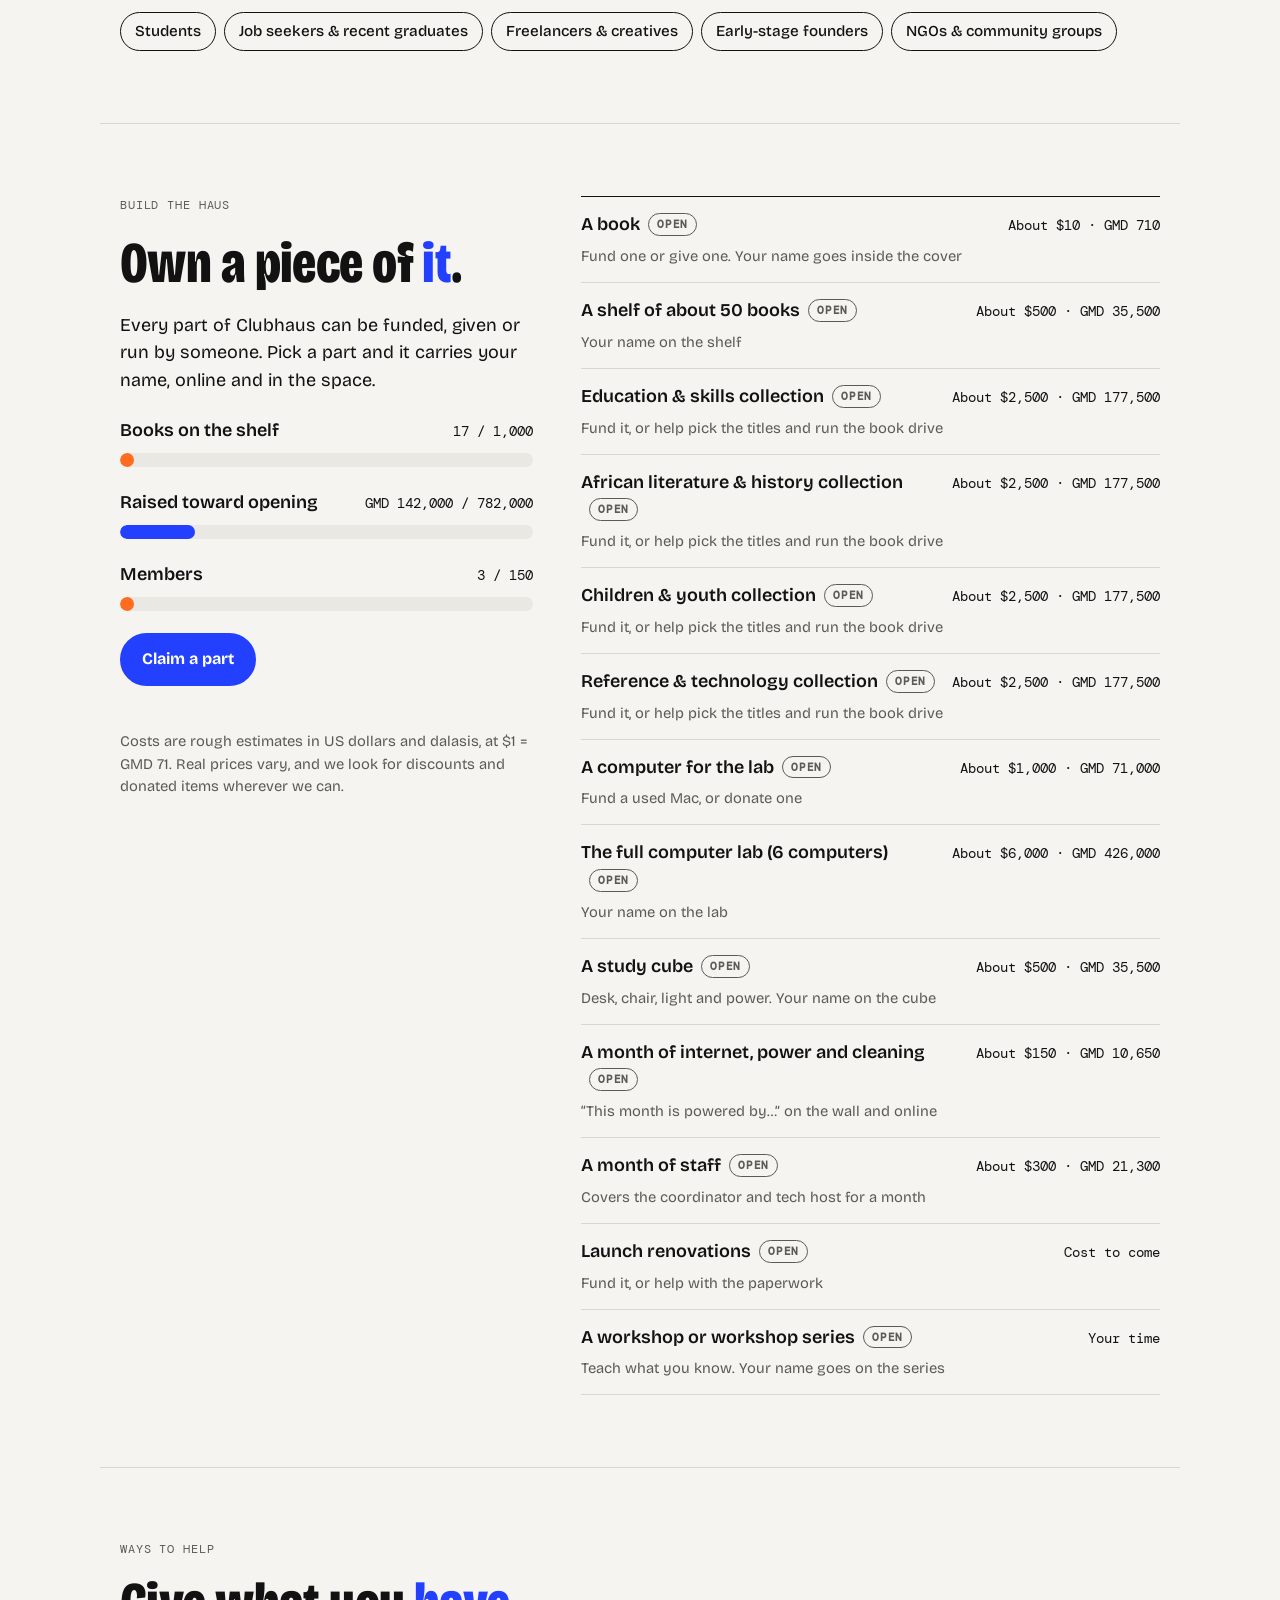
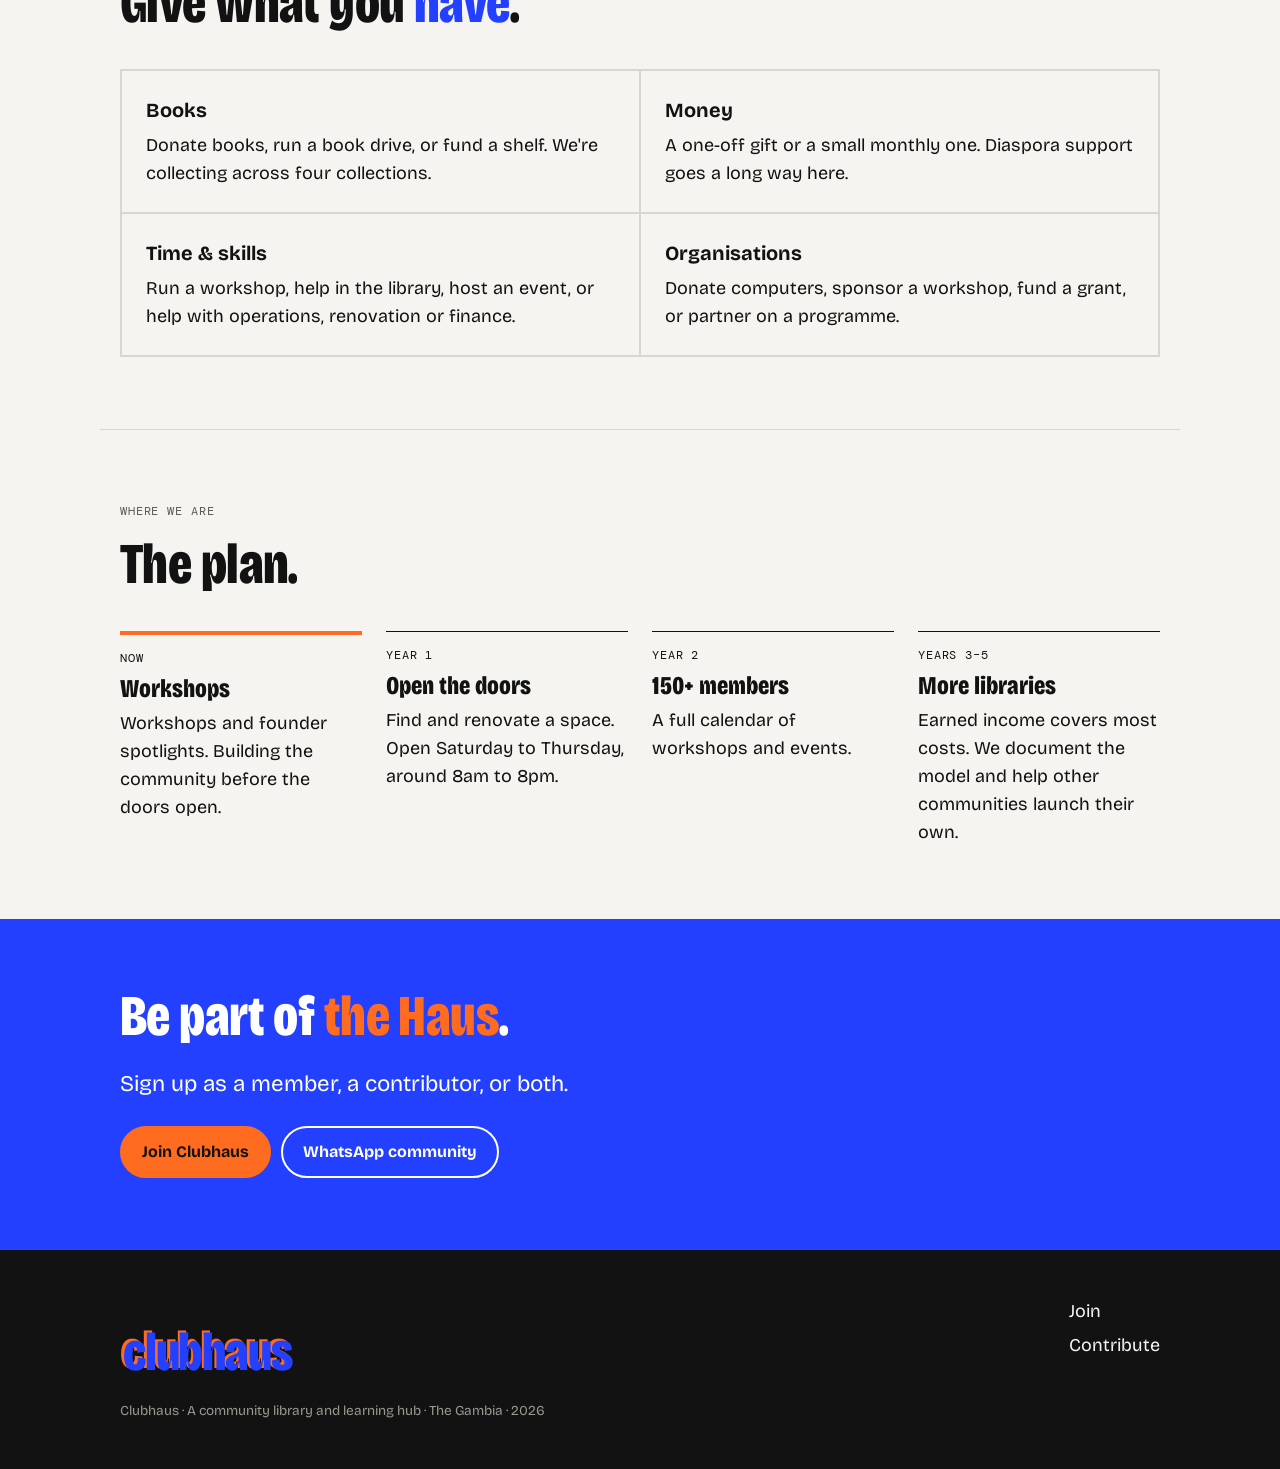
==== commit d69ac333: "Show part estimates in both US dollars and dalasis Converted at $1 = GMD 71. On phones the price sit" ====
--- a/index.html
+++ b/index.html
@@ -73,7 +73,7 @@
         <p class="body">Every part of Clubhaus can be funded, given or run by someone. Pick a part and it carries your name, online and in the space.</p>
         <div class="bars" id="progress" aria-live="polite"></div>
         <div class="btns"><a class="btn blue" href="join.html#contribute">Claim a part</a></div>
-        <p class="note">Costs are rough estimates in US dollars. Real prices vary, and we look for discounts and donated items wherever we can.</p>
+        <p class="note">Costs are rough estimates in US dollars and dalasis, at $1 = GMD 71. Real prices vary, and we look for discounts and donated items wherever we can.</p>
       </div>
       <ul class="parts" id="parts">
         <li><span class="name">Loading parts…</span></li>
--- a/assets/style.css
+++ b/assets/style.css
@@ -168,3 +168,7 @@
 .doc h4{margin:10px 0 0;font-size:1rem}
 .doc ul{margin:0;padding-left:1.1em;display:grid;gap:4px}
 .doc .draft{font-family:var(--f-mono);font-size:.75rem;letter-spacing:.05em;text-transform:uppercase;background:var(--paper-2);padding:8px 10px;border-radius:4px}
+@media (max-width:620px){
+  .parts li{grid-template-columns:1fr;gap:4px}
+  .parts .cost{white-space:normal;color:var(--blue)}
+}
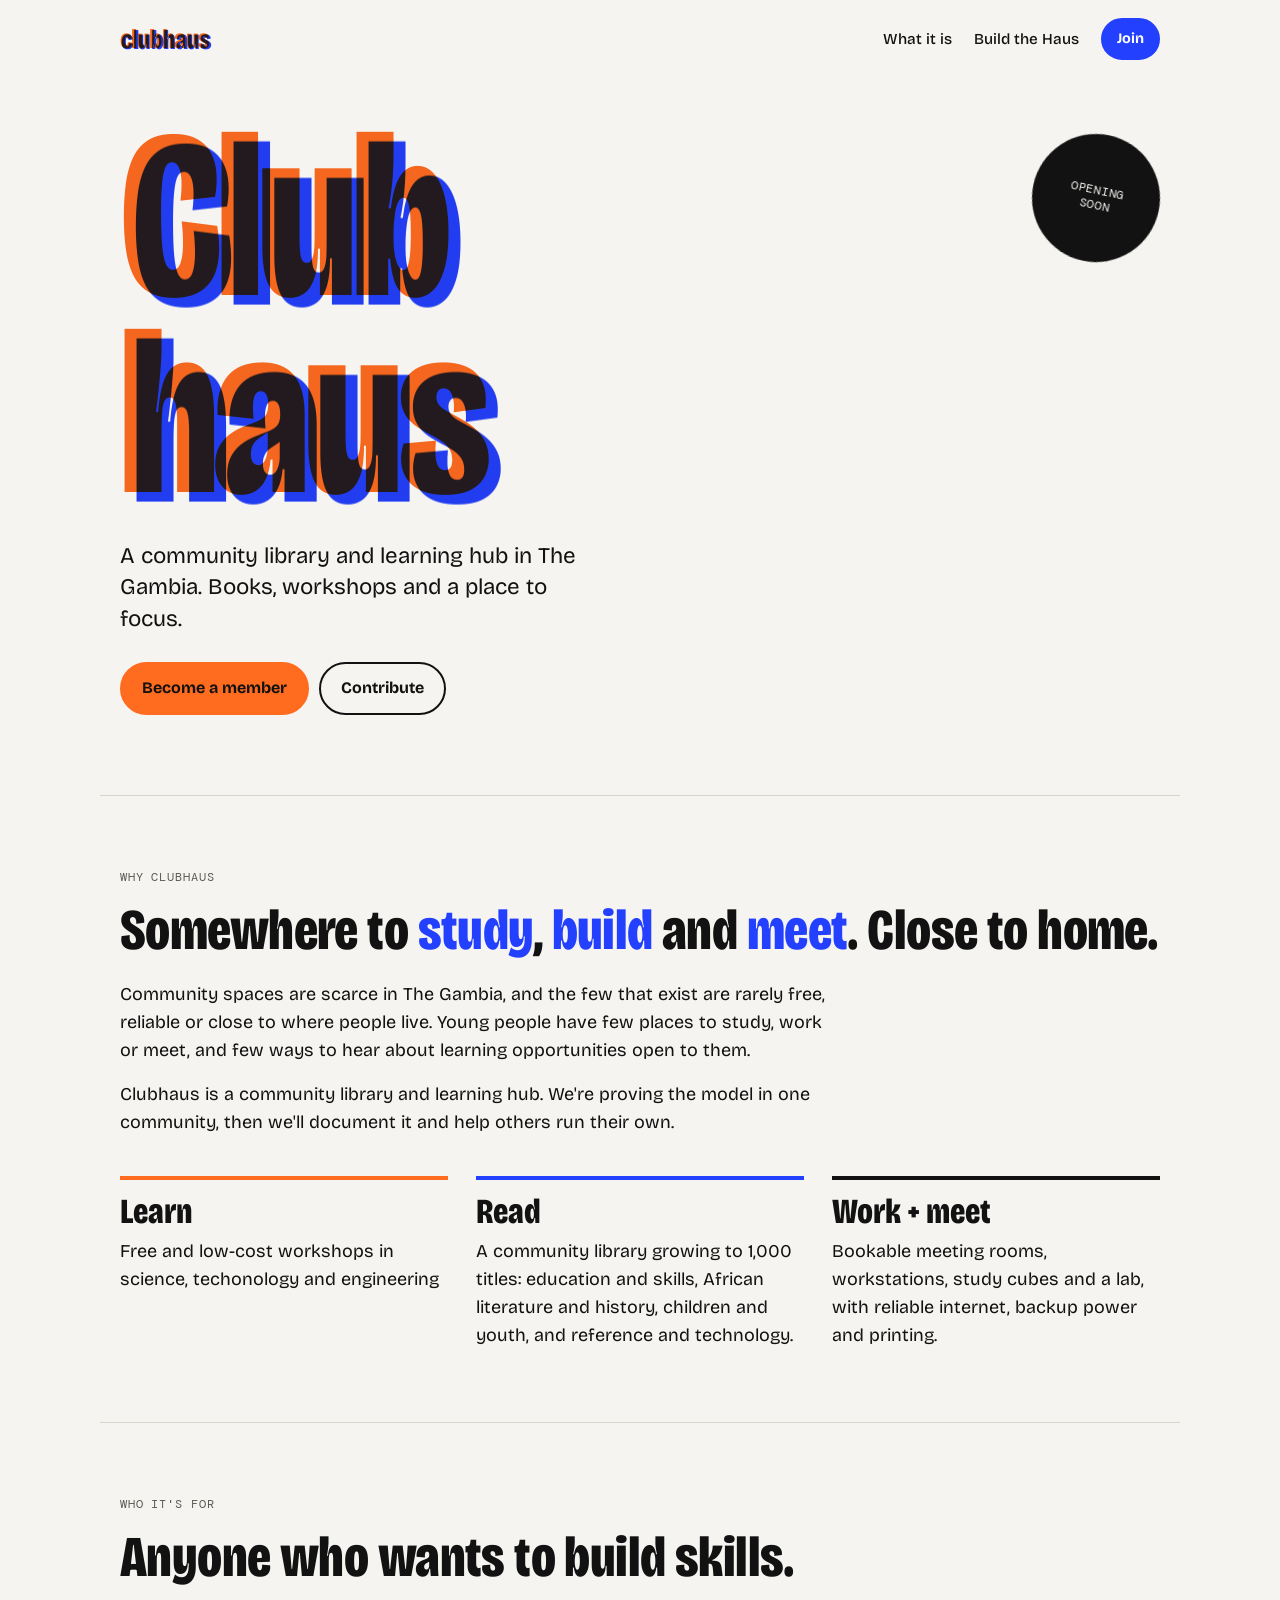
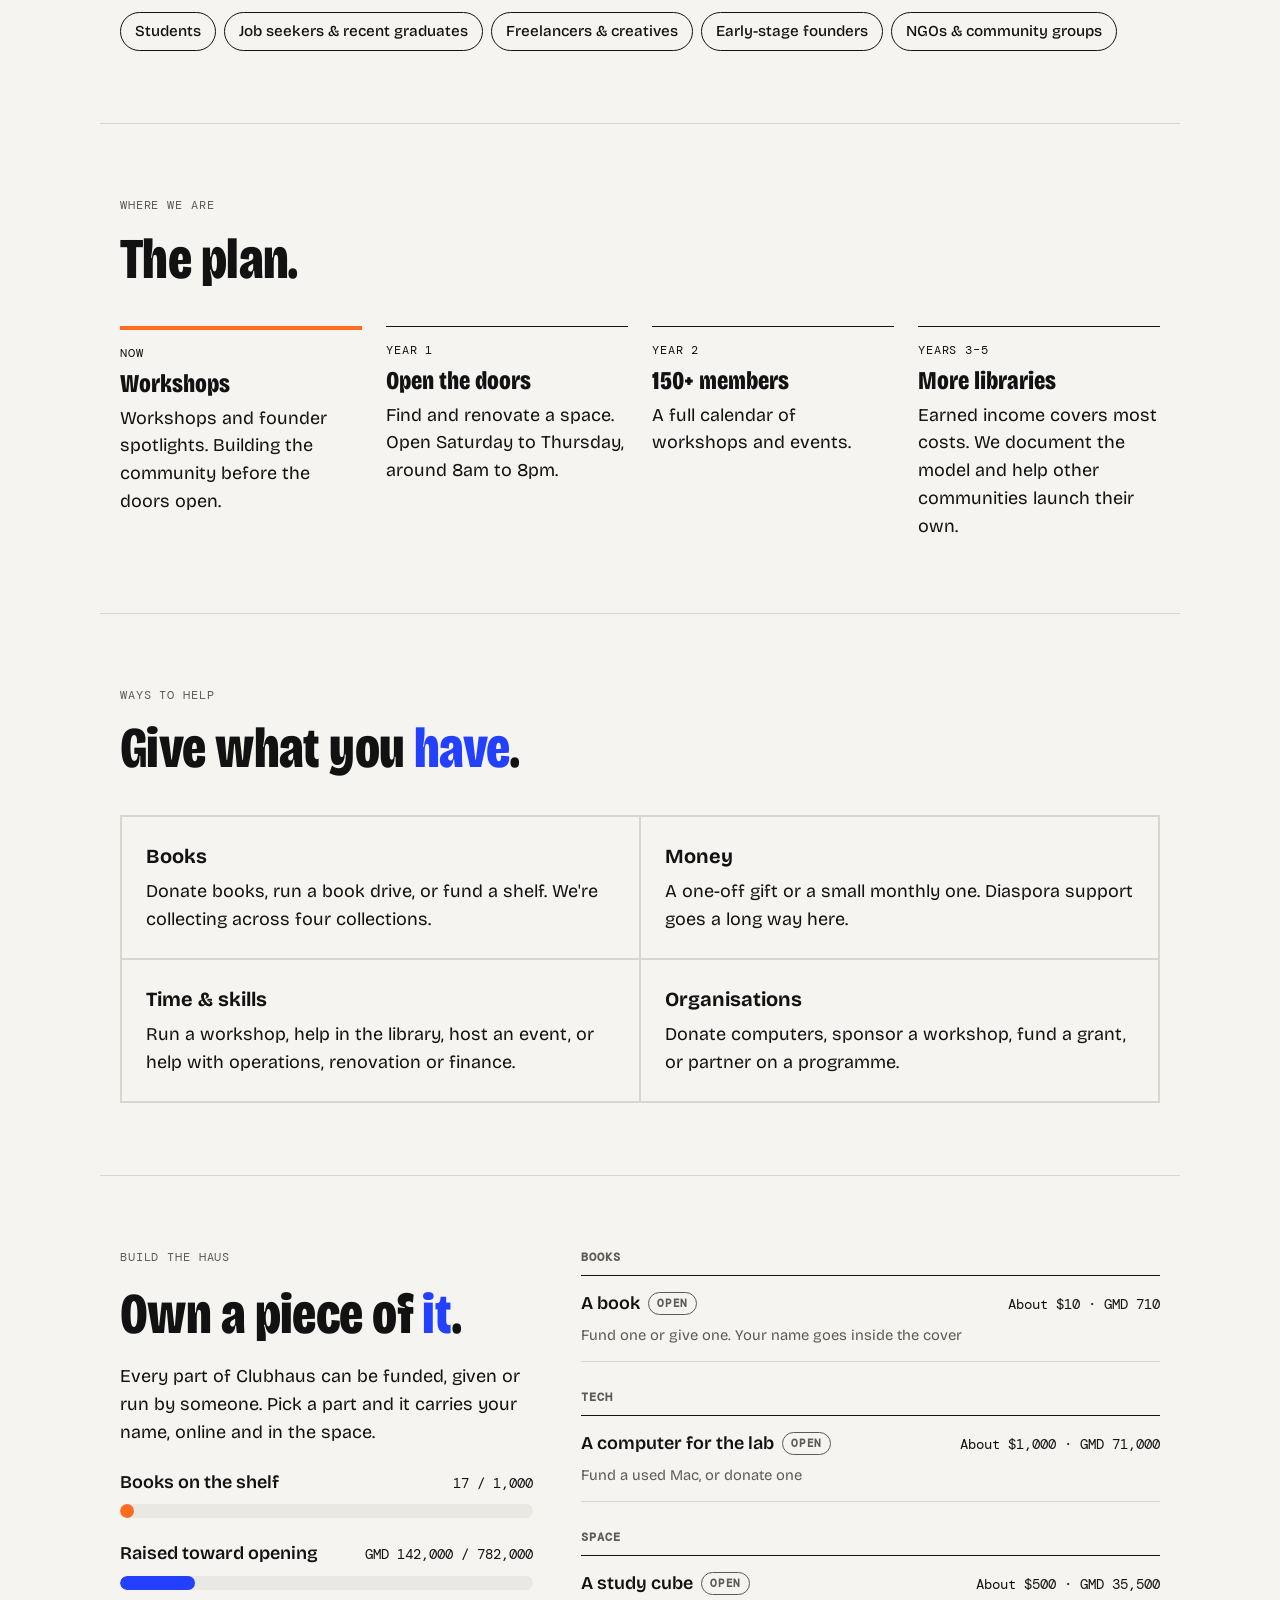
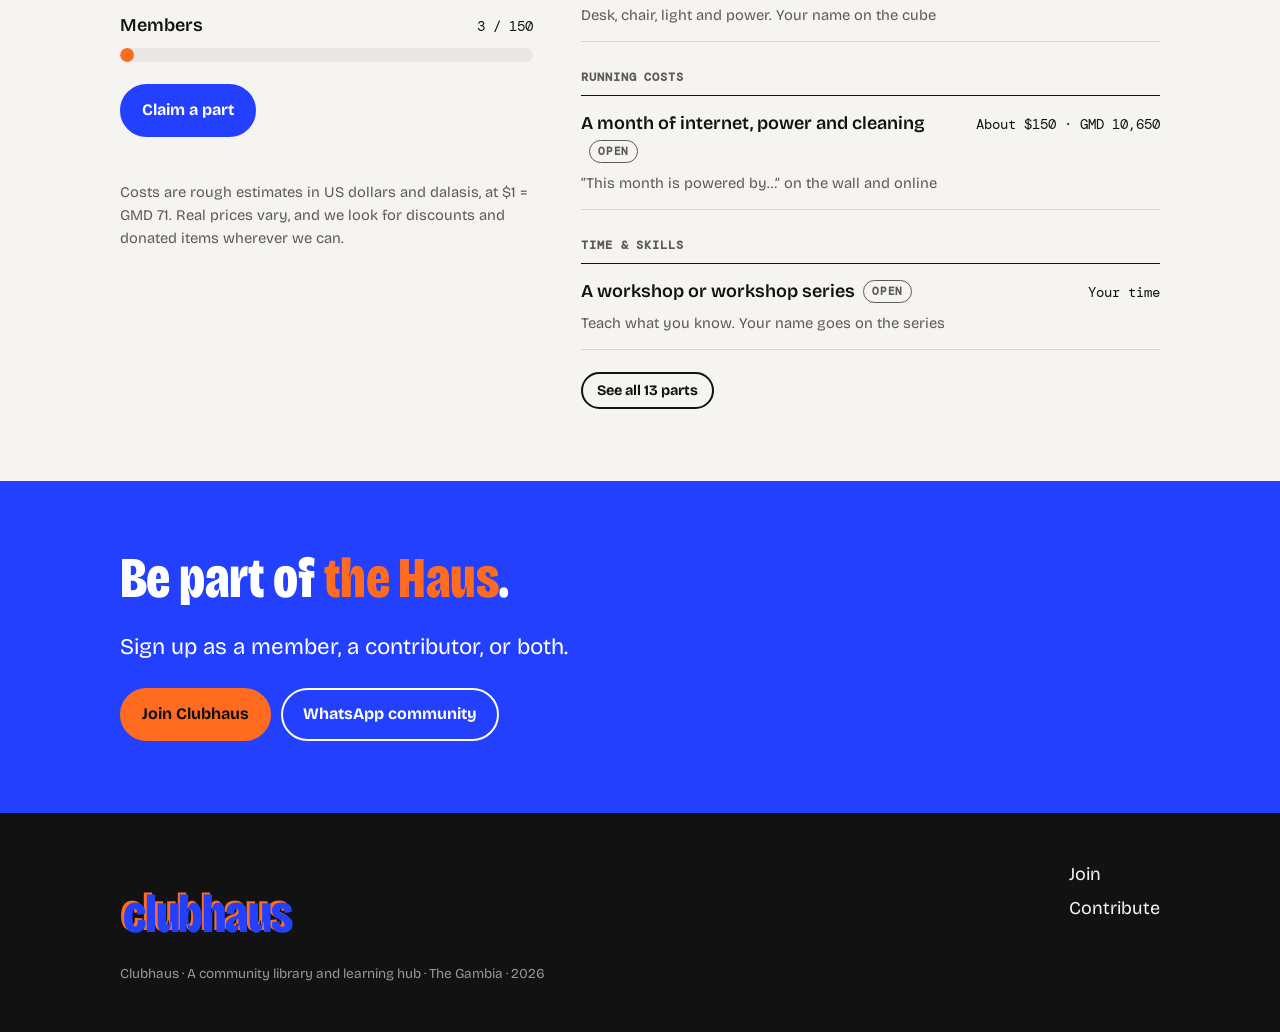
==== commit 56d43c57: "Reorder home sections and group Build the Haus parts - The plan and Ways to help now come before Bui" ====
--- a/index.html
+++ b/index.html
@@ -65,20 +65,15 @@
     </div>
   </section>
 
-  <section class="wrap" id="build">
-    <div class="split">
-      <div style="display:grid;gap:22px">
-        <span class="kicker mono" style="margin:0">Build the Haus</span>
-        <h2 class="h2">Own a piece of <em>it</em>.</h2>
-        <p class="body">Every part of Clubhaus can be funded, given or run by someone. Pick a part and it carries your name, online and in the space.</p>
-        <div class="bars" id="progress" aria-live="polite"></div>
-        <div class="btns"><a class="btn blue" href="join.html#contribute">Claim a part</a></div>
-        <p class="note">Costs are rough estimates in US dollars and dalasis, at $1 = GMD 71. Real prices vary, and we look for discounts and donated items wherever we can.</p>
-      </div>
-      <ul class="parts" id="parts">
-        <li><span class="name">Loading parts…</span></li>
-      </ul>
-    </div>
+  <section class="wrap">
+    <span class="kicker mono">Where we are</span>
+    <h2 class="h2">The plan.</h2>
+    <ol class="road">
+      <li class="now"><span class="mono">Now</span><b>Workshops</b><p>Workshops and founder spotlights. Building the community before the doors open.</p></li>
+      <li><span class="mono">Year 1</span><b>Open the doors</b><p>Find and renovate a space. Open Saturday to Thursday, around 8am to 8pm.</p></li>
+      <li><span class="mono">Year 2</span><b>150+ members</b><p>A full calendar of workshops and events.</p></li>
+      <li><span class="mono">Years 3–5</span><b>More libraries</b><p>Earned income covers most costs. We document the model and help other communities launch their own.</p></li>
+    </ol>
   </section>
 
   <section class="wrap">
@@ -92,15 +87,21 @@
     </div>
   </section>
 
-  <section class="wrap">
-    <span class="kicker mono">Where we are</span>
-    <h2 class="h2">The plan.</h2>
-    <ol class="road">
-      <li class="now"><span class="mono">Now</span><b>Workshops</b><p>Workshops and founder spotlights. Building the community before the doors open.</p></li>
-      <li><span class="mono">Year 1</span><b>Open the doors</b><p>Find and renovate a space. Open Saturday to Thursday, around 8am to 8pm.</p></li>
-      <li><span class="mono">Year 2</span><b>150+ members</b><p>A full calendar of workshops and events.</p></li>
-      <li><span class="mono">Years 3–5</span><b>More libraries</b><p>Earned income covers most costs. We document the model and help other communities launch their own.</p></li>
-    </ol>
+  <section class="wrap" id="build">
+    <div class="split">
+      <div style="display:grid;gap:22px">
+        <span class="kicker mono" style="margin:0">Build the Haus</span>
+        <h2 class="h2">Own a piece of <em>it</em>.</h2>
+        <p class="body">Every part of Clubhaus can be funded, given or run by someone. Pick a part and it carries your name, online and in the space.</p>
+        <div class="bars" id="progress" aria-live="polite"></div>
+        <div class="btns"><a class="btn blue" href="join.html#contribute">Claim a part</a></div>
+        <p class="note">Costs are rough estimates in US dollars and dalasis, at $1 = GMD 71. Real prices vary, and we look for discounts and donated items wherever we can.</p>
+      </div>
+      <div class="parts-wrap">
+        <div id="parts"><p class="muted">Loading parts…</p></div>
+        <button class="btn sm" id="parts-more" type="button" hidden aria-expanded="false" aria-controls="parts">See all parts</button>
+      </div>
+    </div>
   </section>
 
   <section class="band">
--- a/assets/style.css
+++ b/assets/style.css
@@ -172,3 +172,9 @@
   .parts li{grid-template-columns:1fr;gap:4px}
   .parts .cost{white-space:normal;color:var(--blue)}
 }
+
+/* grouped parts with "see all" */
+#parts{display:grid;gap:26px}
+.pgroup h3{color:var(--muted);margin-bottom:8px}
+#parts:not(.all) .extra{display:none}
+.parts-wrap{display:grid;gap:22px;justify-items:start}
